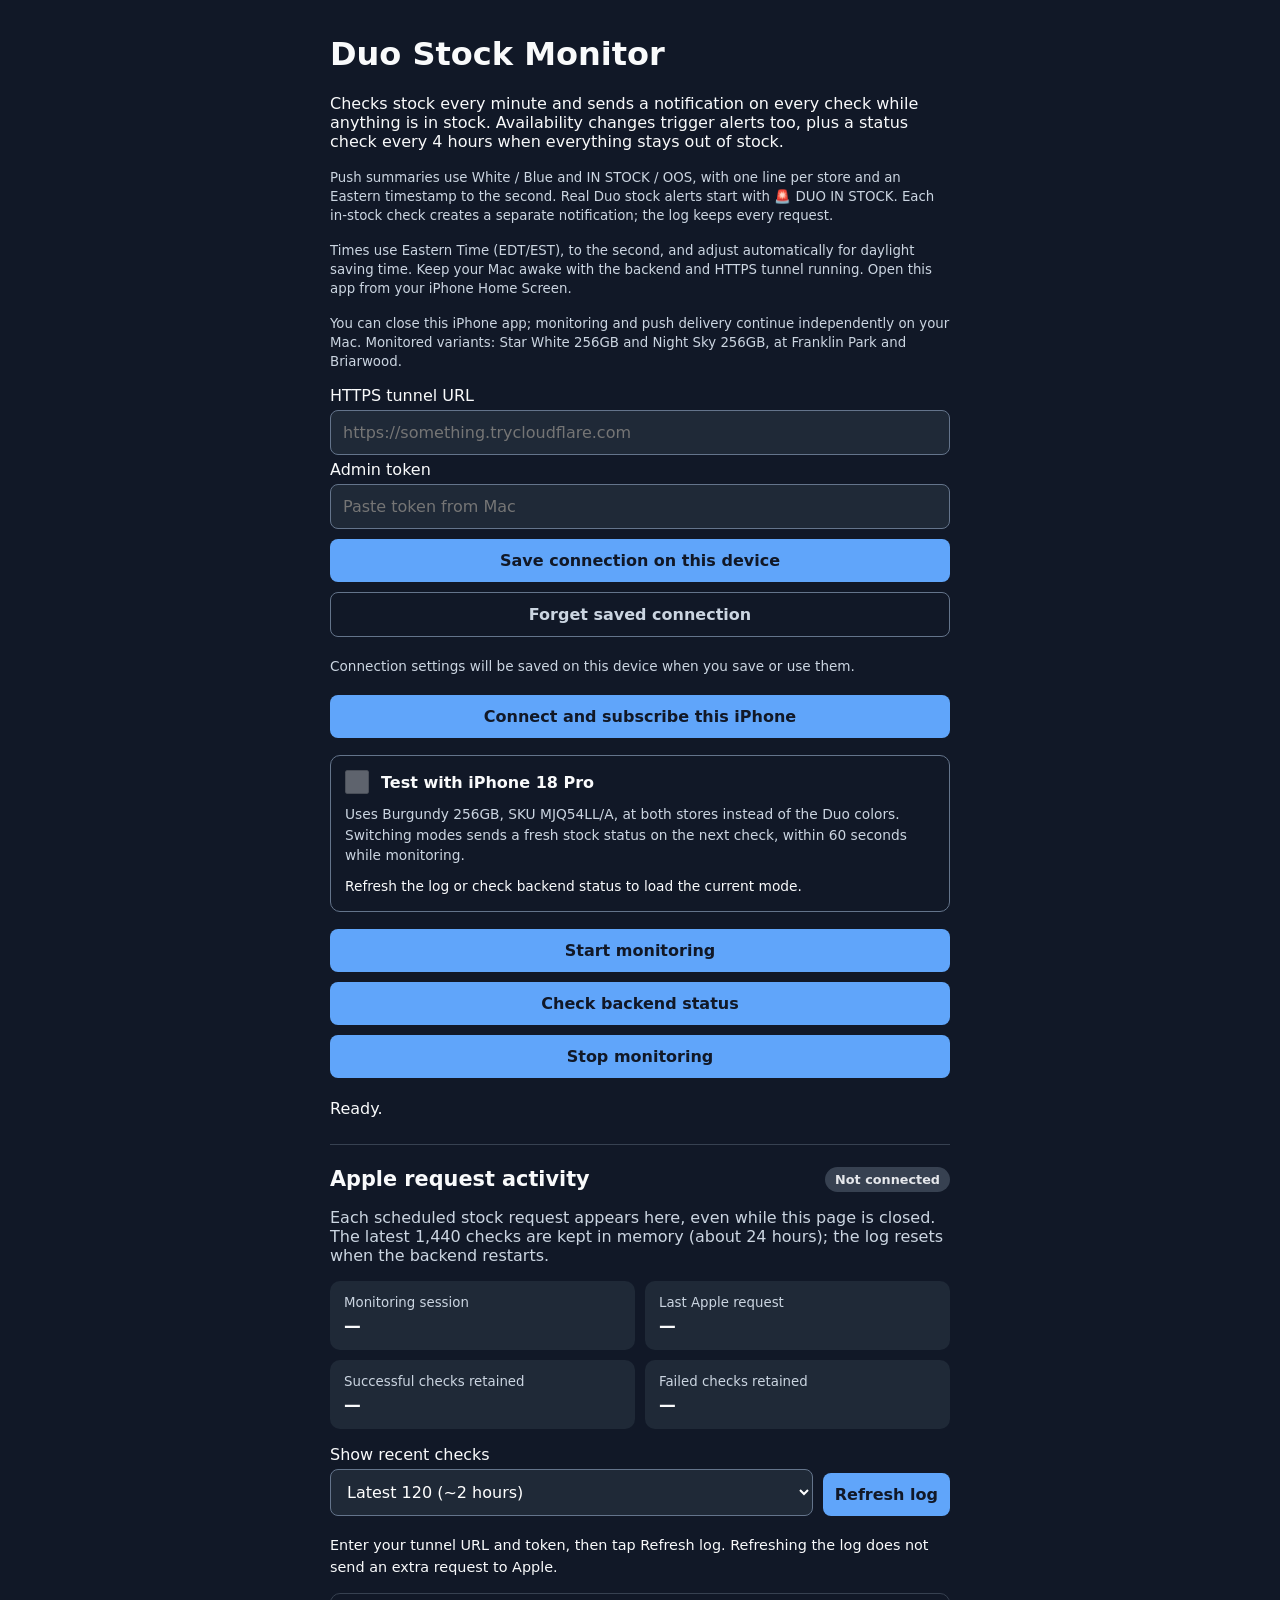
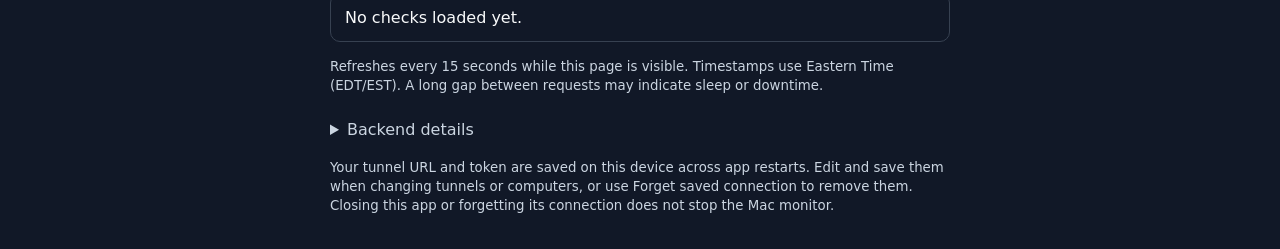
==== duo_checker/index.html @ 75aa1eeb "Highlight real Duo stock and remember device connection settings" ====
<!doctype html>
<html lang="en"><head><meta charset="utf-8"><meta name="viewport" content="width=device-width, initial-scale=1"><meta name="theme-color" content="#111827"><link rel="manifest" href="./manifest.json"><title>Duo Stock Monitor</title>
<style>body{font:16px system-ui;background:#111827;color:#f9fafb;max-width:620px;margin:35px auto;padding:0 18px}input,button,select{font:inherit;padding:12px;margin:5px 0;width:100%;box-sizing:border-box;border-radius:8px}button{background:#60a5fa;color:#111827;border:0;font-weight:700;cursor:pointer}input,select{background:#1f2937;color:white;border:1px solid #64748b}pre{white-space:pre-wrap;overflow-wrap:anywhere}small,.muted{color:#cbd5e1}h2{font-size:1.3rem;margin:0}section{margin:26px 0;padding-top:22px;border-top:1px solid #374151}.activity-header{display:flex;align-items:center;justify-content:space-between;gap:12px}.badge{font-size:.8rem;font-weight:700;white-space:nowrap;border-radius:20px;padding:5px 10px;background:#374151;color:#e5e7eb}.good{background:#064e3b;color:#a7f3d0}.bad{background:#7f1d1d;color:#fecaca}.warning{background:#78350f;color:#fde68a}.stats{display:grid;grid-template-columns:1fr 1fr;gap:10px;margin:16px 0}.stat{padding:14px;background:#1f2937;border-radius:10px}.stat small{display:block;margin-bottom:6px}.stat strong{font-size:1.05rem}.toolbar{display:flex;gap:10px;align-items:end}.toolbar label{flex:1}.toolbar button{width:auto}.activity-log{list-style:none;padding:0;margin:14px 0;max-height:540px;overflow:auto;border:1px solid #374151;border-radius:10px}.activity-log li{padding:14px;border-bottom:1px solid #374151}.activity-log li:last-child{border:0}.entry-heading{display:flex;flex-wrap:wrap;gap:8px;justify-content:space-between;align-items:center}.entry-heading time{font-size:.9rem;font-variant-numeric:tabular-nums}.entry-meta,.entry-result{font-size:.87rem;line-height:1.5;margin:7px 0 0;overflow-wrap:anywhere}details{margin:18px 0}summary{cursor:pointer;color:#cbd5e1}#activityMessage{font-size:.9rem;line-height:1.5}button:focus-visible,select:focus-visible,summary:focus-visible{outline:2px solid #f9fafb;outline-offset:3px}.stock-grid{display:grid;grid-template-columns:repeat(2,minmax(0,1fr));gap:8px;margin-top:8px}.stock-cell{display:flex;flex-direction:column;gap:3px;padding:10px;border-radius:8px;background:#1f2937}.stock-cell.good{background:#064e3b}.stock-cell span{font-weight:600}.stock-cell small{font-size:.78rem}.stock-cell strong{font-size:.85rem}.stock-callout{padding:9px;border-radius:8px;margin:7px 0;font-weight:600}.test-controls{padding:14px;margin:12px 0;border:1px solid #64748b;border-radius:10px}.test-controls p{font-size:.86rem;line-height:1.5;margin:10px 0 0}.test-toggle{display:flex;align-items:center;gap:12px;font-weight:700}.test-toggle input{width:24px;height:24px;flex:none;margin:0;padding:0;accent-color:#fbbf24}.test-toggle input:disabled{opacity:.5}.secondary{background:transparent;color:#cbd5e1;border:1px solid #64748b}#connectionStorage{font-size:.85rem;line-height:1.5}</style></head><body>
<h1>Duo Stock Monitor</h1><p>Checks stock every minute and sends a notification on every check while anything is in stock. Availability changes trigger alerts too, plus a status check every 4 hours when everything stays out of stock.</p>
<p><small>Push summaries use White / Blue and IN STOCK / OOS, with one line per store and an Eastern timestamp to the second. Real Duo stock alerts start with 🚨 DUO IN STOCK. Each in-stock check creates a separate notification; the log keeps every request.</small></p>
<p><small>Times use Eastern Time (EDT/EST), to the second, and adjust automatically for daylight saving time. Keep your Mac awake with the backend and HTTPS tunnel running. Open this app from your iPhone Home Screen.</small></p>
<p><small>You can close this iPhone app; monitoring and push delivery continue independently on your Mac. Monitored variants: Star White 256GB and Night Sky 256GB, at Franklin Park and Briarwood.</small></p>
<label>HTTPS tunnel URL<input id="server" type="url" placeholder="https://something.trycloudflare.com" autocomplete="off"></label>
<label>Admin token<input id="token" type="password" placeholder="Paste token from Mac" autocomplete="off"></label>
<button id="saveConnection">Save connection on this device</button>
<button id="forgetConnection" class="secondary">Forget saved connection</button>
<p id="connectionStorage" class="muted" role="status">Connection settings will be saved on this device when you save or use them.</p>
<button id="connect">Connect and subscribe this iPhone</button>
<div class="test-controls">
 <label class="test-toggle"><input id="testMode" type="checkbox" role="switch" disabled>Test with iPhone 18 Pro</label>
 <p class="muted">Uses Burgundy 256GB, SKU MJQ54LL/A, at both stores instead of the Duo colors. Switching modes sends a fresh stock status on the next check, within 60 seconds while monitoring.</p>
 <p id="modeStatus" role="status">Refresh the log or check backend status to load the current mode.</p>
</div>
<button id="start">Start monitoring</button>
<button id="statusButton">Check backend status</button>
<button id="stop">Stop monitoring</button>
<p id="message" role="status">Ready.</p>
<section aria-labelledby="activityTitle">
 <div class="activity-header"><h2 id="activityTitle">Apple request activity</h2><span id="activityState" class="badge" role="status">Not connected</span></div>
 <p class="muted">Each scheduled stock request appears here, even while this page is closed. The latest 1,440 checks are kept in memory (about 24 hours); the log resets when the backend restarts.</p>
 <div class="stats">
  <div class="stat"><small>Monitoring session</small><strong id="sessionAge">—</strong></div>
  <div class="stat"><small>Last Apple request</small><strong id="lastRequestAge">—</strong></div>
  <div class="stat"><small>Successful checks retained</small><strong id="successCount">—</strong></div>
  <div class="stat"><small>Failed checks retained</small><strong id="failureCount">—</strong></div>
 </div>
 <div class="toolbar"><label>Show recent checks<select id="historyLimit"><option value="120">Latest 120 (~2 hours)</option><option value="360">Latest 360 (~6 hours)</option><option value="1440">Latest 1,440 (~24 hours)</option></select></label><button id="refreshActivity">Refresh log</button></div>
 <p id="activityMessage" role="status">Enter your tunnel URL and token, then tap Refresh log. Refreshing the log does not send an extra request to Apple.</p>
 <ol id="activityLog" class="activity-log" aria-label="Recent Apple requests, newest first"><li>No checks loaded yet.</li></ol>
 <small>Refreshes every 15 seconds while this page is visible. Timestamps use Eastern Time (EDT/EST). A long gap between requests may indicate sleep or downtime.</small>
</section>
<details><summary>Backend details</summary><pre id="details"></pre></details>
<small>Your tunnel URL and token are saved on this device across app restarts. Edit and save them when changing tunnels or computers, or use Forget saved connection to remove them. Closing this app or forgetting its connection does not stop the Mac monitor.</small>
<script>
const VAPID_PUBLIC_KEY = 'BK4YmrxPxLqA5h40KNDT8K-Ct3LHw62XHgFHavBEEbgOJ6dnVkXZL7TkxbEqbMGZhVZ4B4NVv38ZDuh29x4SgIU';
const $ = id => document.getElementById(id);
const msg = s => $('message').textContent = s;
if ('serviceWorker' in navigator) {
 navigator.serviceWorker.register('./sw.js', {updateViaCache:'none'}).catch(e=>msg('App update failed: '+e.message));
}
const CONNECTION_KEY='duo_connection';
const SERVER_PATTERN=/^https:\/\/[a-z0-9.-]+(?::443)?$/i;
function restoreConnection(){
 try{
  const saved=JSON.parse(localStorage.getItem(CONNECTION_KEY)||'null');
  if(saved&&typeof saved.server==='string'&&SERVER_PATTERN.test(saved.server)&&typeof saved.token==='string'&&saved.token.trim()){
   $('server').value=saved.server;$('token').value=saved.token;
   $('connectionStorage').textContent='Saved connection restored from this device.';
   return true;
  }
  $('server').value=sessionStorage.getItem('duo_server')||'';
 }catch(e){$('connectionStorage').textContent='Saved connection could not be loaded. Enter your URL and token again.';}
 return false;
}
function saveConnection(server,token){
 try{
  localStorage.setItem(CONNECTION_KEY,JSON.stringify({server,token}));
  $('connectionStorage').textContent='Connection saved on this device. It will be restored when you reopen the app.';
 }catch(e){$('connectionStorage').textContent='Device storage is unavailable. This connection works for this session, but could not be saved.';}
}
function credentials(){
 const server = $('server').value.trim().replace(/\/+$/, '');
 const token = $('token').value.trim();
 if (!SERVER_PATTERN.test(server)) throw Error('Enter a valid HTTPS tunnel origin (no path).');
 if (!token) throw Error('Enter your admin token.');
 saveConnection(server,token);
 return {server, token};
}
async function api(path, method='GET', body){
 const {server,token} = credentials();
 const response = await fetch(server + path, {method, headers:{'Authorization':'Bearer '+token, ...(body?{'Content-Type':'application/json'}:{})}, body:body?JSON.stringify(body):undefined, cache:'no-store'});
 const data = await response.json().catch(()=>({error:'Non-JSON response'}));
 if (!response.ok) throw Error(data.error || `HTTP ${response.status}`);
 return data;
}
function publicKeyBytes(key){const b64=key.replace(/-/g,'+').replace(/_/g,'/');const raw=atob(b64+'='.repeat((4-b64.length%4)%4));return Uint8Array.from(raw,c=>c.charCodeAt(0));}
async function action(fn){try{msg('Working...');await fn();}catch(e){msg('Error: '+e.message);}}
let activityData=null, activityEnabled=false, activityBusy=false, activityVersion=0, activityConnected=false, serverOffset=0, modeBusy=false;
const easternFormatter = new Intl.DateTimeFormat('en-US',{timeZone:'America/New_York',timeZoneName:'short',month:'short',day:'numeric',hour:'numeric',minute:'2-digit',second:'2-digit',hour12:true});
function easternTime(value){return easternFormatter.format(new Date(value));}
const stockStores=['Franklin Park','Briarwood'];
const stockColors=['Star White 256GB','Night Sky 256GB'];
const testColors=['iPhone 18 Pro 256GB Burgundy'];
const legacyColors={'White 256GB':'Star White 256GB','Blue 256GB (verify)':'Night Sky 256GB'};
function stockOptions(inventory,testMode=false){
 const normalized=Object.fromEntries(Object.entries(inventory||{}).map(([store,items])=>[store,Object.fromEntries(Object.entries(items).map(([color,available])=>[legacyColors[color]||color,available]))]));
 return stockStores.flatMap(store=>(testMode?testColors:stockColors).map(color=>({store,color,available:normalized[store]?.[color]}))).sort((a,b)=>Number(b.available===true)-Number(a.available===true));
}
function renderStock(inventory,testMode=false){
 const result=document.createElement('div');result.className='entry-result';
 const options=stockOptions(inventory,testMode), available=options.filter(option=>option.available===true);
 if(available.length){
  const callout=document.createElement('p');callout.className='stock-callout good';
  callout.textContent='In stock: '+available.map(option=>option.color+' at '+option.store).join(' · ');
  result.append(callout);
 }
 const grid=document.createElement('div');grid.className='stock-grid';
 for(const option of options){
  const cell=document.createElement('div');cell.className='stock-cell'+(option.available===true?' good':'');
  const store=document.createElement('span');store.textContent=option.store;
  const color=document.createElement('small');color.textContent=option.color;
  const status=document.createElement('strong');status.textContent=option.available===true?'IN STOCK':option.available===false?'Out of stock':'Unknown';
  cell.append(store,color,status);grid.append(cell);
 }
 result.append(grid);return result;
}
function elapsed(seconds){
 seconds=Math.max(0,Math.floor(seconds));
 if(seconds<60)return seconds+'s';
 if(seconds<3600)return Math.floor(seconds/60)+'m '+seconds%60+'s';
 return Math.floor(seconds/3600)+'h '+Math.floor(seconds%3600/60)+'m';
}
function updateActivityAges(){
 if(!activityData)return;
 const now=Date.now()+serverOffset;
 $('sessionAge').textContent=activityData.running&&activityData.started_at?elapsed((now-Date.parse(activityData.started_at))/1000):'Stopped';
 const latest=activityData.in_flight?.started_at||activityData.entries[0]?.started_at;
 const age=latest?(now-Date.parse(latest))/1000:null;
 $('lastRequestAge').textContent=age===null?'No checks yet':elapsed(age)+' ago';
 let label='Stopped', style='badge';
 if(!activityConnected){label='Connection lost';style+=' bad';}
 else if(activityData.running){
  if(age!==null&&age>activityData.check_interval_seconds*2+30){label='Checks delayed';style+=' warning';}
  else if(activityData.in_flight){label='Checking Apple';}
  else if(activityData.entries[0]&&!activityData.entries[0].ok){label='Last check failed';style+=' bad';}
  else{label='Monitoring';style+=' good';}
 }
 $('activityState').textContent=label;$('activityState').className=style;
}
function renderActivity(data){
 activityData=data;activityConnected=true;serverOffset=Date.parse(data.server_time)-Date.now();
 if(!modeBusy)updateModeView(data);
 $('successCount').textContent=data.success_count.toLocaleString();
 $('failureCount').textContent=data.failure_count.toLocaleString();
 $('activityMessage').textContent=`Showing ${data.entries.length} of ${data.retained_count} retained checks · Updated ${easternTime(data.server_time)}.`;
 const rows=data.entries.map(entry=>{
  const row=document.createElement('li');
  const heading=document.createElement('div');heading.className='entry-heading';
  const time=document.createElement('time');time.dateTime=entry.started_at;time.textContent=easternTime(entry.started_at);
  const badge=document.createElement('span');badge.className='badge '+(entry.ok?'good':'bad');badge.textContent=entry.ok?'Success':'Failed';
  heading.append(time,badge);
  const mode=document.createElement('span');mode.className='badge'+(entry.test_mode?' warning':'');mode.textContent=entry.test_mode?'TEST · MJQ54LL/A':'Duo';heading.append(mode);
  const meta=document.createElement('p');meta.className='entry-meta muted';
  const duration=entry.duration_ms<1000?entry.duration_ms+' ms':(entry.duration_ms/1000).toFixed(2)+' s';
  meta.textContent=(entry.http_status?'HTTP '+entry.http_status:'No HTTP response')+' · '+duration+(entry.gap_seconds===null?' · First recorded request':' · '+elapsed(entry.gap_seconds)+' since previous');
  if(entry.gap_seconds>data.check_interval_seconds*2+30)meta.classList.add('warning');
  const result=renderStock(entry.ok?entry.inventory:null,entry.test_mode===true);
  if(!entry.ok){const error=document.createElement('p');error.textContent=entry.error||'Inventory could not be verified.';result.append(error);}
  row.append(heading,meta,result);return row;
 });
 if(!rows.length){const row=document.createElement('li');row.textContent=data.in_flight?'Waiting for the current Apple request to finish.':'No requests recorded yet. Start monitoring to begin.';rows.push(row);}
 const scroll=$('activityLog').scrollTop;
 $('activityLog').replaceChildren(...rows);$('activityLog').scrollTop=scroll;
 updateActivityAges();
}
function updateModeView(data){
 const supported=typeof data.test_mode==='boolean';
 $('testMode').disabled=!supported||modeBusy;
 $('testMode').checked=supported&&data.test_mode;
 $('modeStatus').textContent=!supported?'Backend update required for test mode.':data.test_mode?'TEST MODE · iPhone 18 Pro Burgundy 256GB · MJQ54LL/A. Duo monitoring is paused.':'Duo mode · Star White and Night Sky 256GB at both stores.';
 $('modeStatus').className=data.test_mode?'warning':'muted';
}
$('testMode').onchange=async()=>{
 const desired=$('testMode').checked;
 const previous=activityData?.test_mode===true;
 modeBusy=true;const version=++activityVersion;$('testMode').disabled=true;
 $('modeStatus').textContent='Changing monitoring mode…';
 try{
  const result=await api('/api/mode','POST',{test_mode:desired});
  if(version!==activityVersion)return;
  if(activityData)activityData={...activityData,...result};
  modeBusy=false;updateModeView(result);
  msg((desired?'Test mode enabled.':'Duo mode restored.')+' The next scheduled check will send a fresh stock status.');
  await refreshActivity(true);
 }catch(e){if(version!==activityVersion)return;modeBusy=false;updateModeView({test_mode:previous});msg('Could not change mode: '+e.message);}
 finally{modeBusy=false;}
};
async function refreshActivity(quiet=false){
 if(activityBusy)return;
 activityBusy=true;const version=activityVersion;
 const controller=new AbortController();const timeout=setTimeout(()=>controller.abort(),10000);
 try{
  const {server,token}=credentials();
  activityEnabled=true;
  if(!quiet)$('activityMessage').textContent='Loading recent Apple requests…';
  const response=await fetch(server+'/api/activity?limit='+$('historyLimit').value,{headers:{'Authorization':'Bearer '+token},cache:'no-store',signal:controller.signal});
  if(version!==activityVersion)return;
  if(!response.ok)throw Error(response.status===404?'Backend update required to show request activity.':'Could not load log (HTTP '+response.status+').');
  const data=await response.json();
  if(version===activityVersion)renderActivity(data);
 }catch(e){
  if(version!==activityVersion)return;
  activityConnected=false;
  $('activityState').textContent='Connection lost';$('activityState').className='badge bad';
  $('activityMessage').textContent=(e.name==='AbortError'?'Log request timed out.':e.message)+(activityData?' Showing the last loaded history; new checks could not be confirmed.':'');
  updateActivityAges();
 }finally{clearTimeout(timeout);activityBusy=false;}
}
$('refreshActivity').onclick=()=>refreshActivity();
$('historyLimit').onchange=()=>refreshActivity();
for(const id of ['server','token'])$(id).addEventListener('input',()=>{
 activityVersion++;activityEnabled=false;activityData=null;activityConnected=false;
 for(const stat of ['sessionAge','lastRequestAge','successCount','failureCount'])$(stat).textContent='—';
 $('activityState').textContent='Not connected';$('activityState').className='badge';
 $('activityMessage').textContent='Tap Refresh log to load activity using these credentials.';
 $('activityLog').replaceChildren();
 $('testMode').disabled=true;$('testMode').checked=false;
 $('modeStatus').textContent='Refresh the log to load the mode for this backend.';$('modeStatus').className='muted';
 $('connectionStorage').textContent='Connection edited. Tap Save connection or use a control to save these changes.';
});
$('saveConnection').onclick=()=>action(async()=>{credentials();msg('Connection ready.');await refreshActivity();});
$('forgetConnection').onclick=()=>{
 try{localStorage.removeItem(CONNECTION_KEY);}catch(e){$('connectionStorage').textContent='Saved connection could not be removed because device storage is unavailable.';return;}
 try{sessionStorage.removeItem('duo_server');}catch(e){}
 $('server').value='';$('token').value='';
 // Invalidate pending log/mode responses without stopping the Mac or subscription.
 $('server').dispatchEvent(new Event('input'));
 $('details').textContent='';
 $('connectionStorage').textContent='Saved connection removed from this device. This does not stop the Mac monitor or unsubscribe from pushes.';
 msg('Connection forgotten on this device.');
};
setInterval(()=>{updateActivityAges();if(activityEnabled&&!document.hidden)refreshActivity(true);},15000);
document.addEventListener('visibilitychange',()=>{if(!document.hidden&&activityEnabled)refreshActivity(true);});
$('connect').onclick=()=>action(async()=>{
 credentials();
 if (!('serviceWorker' in navigator) || !('PushManager' in window) || !('Notification' in window)) throw Error('Install this site to your iPhone Home Screen and open it there.');
 await navigator.serviceWorker.register('./sw.js', {updateViaCache:'none'});
 const permission=await Notification.requestPermission();
 if(permission!=='granted')throw Error('Notification permission not granted');
 const ready=await navigator.serviceWorker.ready;
 let sub=await ready.pushManager.getSubscription();
 if(sub){
   const existing=Array.from(new Uint8Array(sub.options.applicationServerKey||[]));
   const desired=Array.from(publicKeyBytes(VAPID_PUBLIC_KEY));
   if(existing.length && existing.some((v,i)=>v!==desired[i])) {await sub.unsubscribe();sub=null;}
 }
 if(!sub)sub=await ready.pushManager.subscribe({userVisibleOnly:true,applicationServerKey:publicKeyBytes(VAPID_PUBLIC_KEY)});
 const result=await api('/api/subscribe','POST',sub.toJSON());
 msg('iPhone subscribed! Tap Start monitoring to begin.');$('details').textContent=JSON.stringify(result,null,2);
 await refreshActivity();
});
$('start').onclick=()=>action(async()=>{const r=await api('/api/start','POST',{});msg('Monitoring started. A push will confirm the start, followed by the first stock status.');$('details').textContent=JSON.stringify(r,null,2);await refreshActivity();});
$('statusButton').onclick=()=>action(async()=>{const r=await api('/api/status');msg('Backend reachable.');$('details').textContent=JSON.stringify(r,null,2);await refreshActivity();});
$('stop').onclick=()=>action(async()=>{const r=await api('/api/stop','POST',{});msg(r.already_stopped?'Monitoring is already stopped.':'Stop requested. A push will confirm when monitoring has stopped.');$('details').textContent=JSON.stringify(r,null,2);await refreshActivity();});
if(restoreConnection())refreshActivity(true);
</script></body></html>
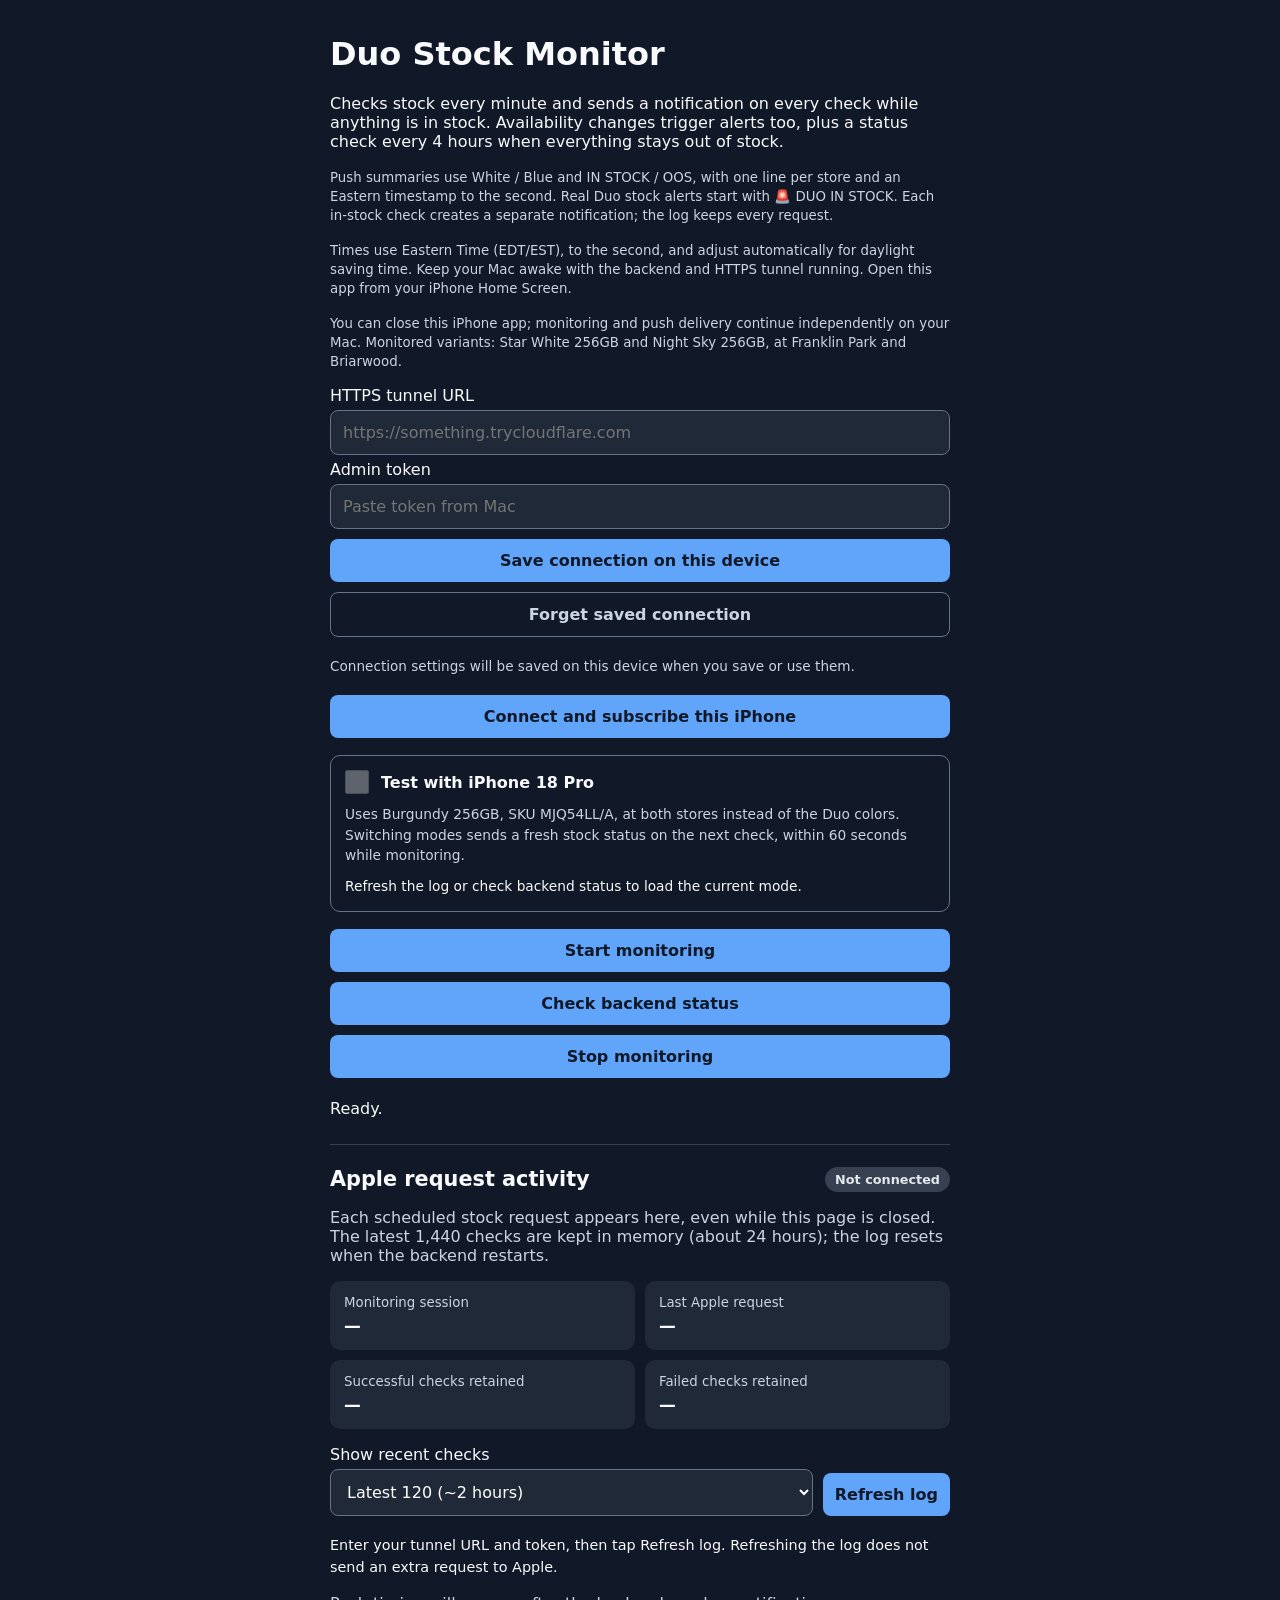
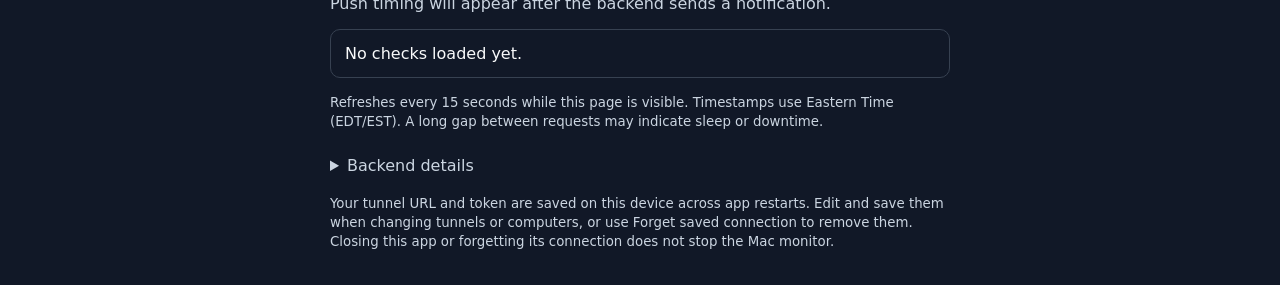
==== commit 59b16d89: "Request high urgency for stock pushes and record acceptance timing" ====
--- a/duo_checker/index.html
+++ b/duo_checker/index.html
@@ -31,6 +31,7 @@
  </div>
  <div class="toolbar"><label>Show recent checks<select id="historyLimit"><option value="120">Latest 120 (~2 hours)</option><option value="360">Latest 360 (~6 hours)</option><option value="1440">Latest 1,440 (~24 hours)</option></select></label><button id="refreshActivity">Refresh log</button></div>
  <p id="activityMessage" role="status">Enter your tunnel URL and token, then tap Refresh log. Refreshing the log does not send an extra request to Apple.</p>
+ <p id="pushTiming" class="muted" role="status">Push timing will appear after the backend sends a notification.</p>
  <ol id="activityLog" class="activity-log" aria-label="Recent Apple requests, newest first"><li>No checks loaded yet.</li></ol>
  <small>Refreshes every 15 seconds while this page is visible. Timestamps use Eastern Time (EDT/EST). A long gap between requests may indicate sleep or downtime.</small>
 </section>
@@ -137,6 +138,7 @@
  if(!modeBusy)updateModeView(data);
  $('successCount').textContent=data.success_count.toLocaleString();
  $('failureCount').textContent=data.failure_count.toLocaleString();
+ $('pushTiming').textContent=data.last_push?`Last push accepted ${easternTime(data.last_push.accepted_at)} · ${data.last_push.submission_ms} ms to submit · ${data.last_push.urgency} urgency. Acceptance does not confirm iPhone delivery.`:'No push timing recorded since the backend restarted.';
  $('activityMessage').textContent=`Showing ${data.entries.length} of ${data.retained_count} retained checks · Updated ${easternTime(data.server_time)}.`;
  const rows=data.entries.map(entry=>{
   const row=document.createElement('li');
@@ -149,6 +151,7 @@
   const duration=entry.duration_ms<1000?entry.duration_ms+' ms':(entry.duration_ms/1000).toFixed(2)+' s';
   meta.textContent=(entry.http_status?'HTTP '+entry.http_status:'No HTTP response')+' · '+duration+(entry.gap_seconds===null?' · First recorded request':' · '+elapsed(entry.gap_seconds)+' since previous');
   if(entry.gap_seconds>data.check_interval_seconds*2+30)meta.classList.add('warning');
+  if(entry.push)meta.textContent+=` · Push accepted ${easternTime(entry.push.accepted_at)} (${entry.push.submission_ms} ms, ${entry.push.urgency})`;
   const result=renderStock(entry.ok?entry.inventory:null,entry.test_mode===true);
   if(!entry.ok){const error=document.createElement('p');error.textContent=entry.error||'Inventory could not be verified.';result.append(error);}
   row.append(heading,meta,result);return row;
@@ -209,6 +212,7 @@
  $('activityState').textContent='Not connected';$('activityState').className='badge';
  $('activityMessage').textContent='Tap Refresh log to load activity using these credentials.';
  $('activityLog').replaceChildren();
+ $('pushTiming').textContent='Push timing will appear after connecting.';
  $('testMode').disabled=true;$('testMode').checked=false;
  $('modeStatus').textContent='Refresh the log to load the mode for this backend.';$('modeStatus').className='muted';
  $('connectionStorage').textContent='Connection edited. Tap Save connection or use a control to save these changes.';
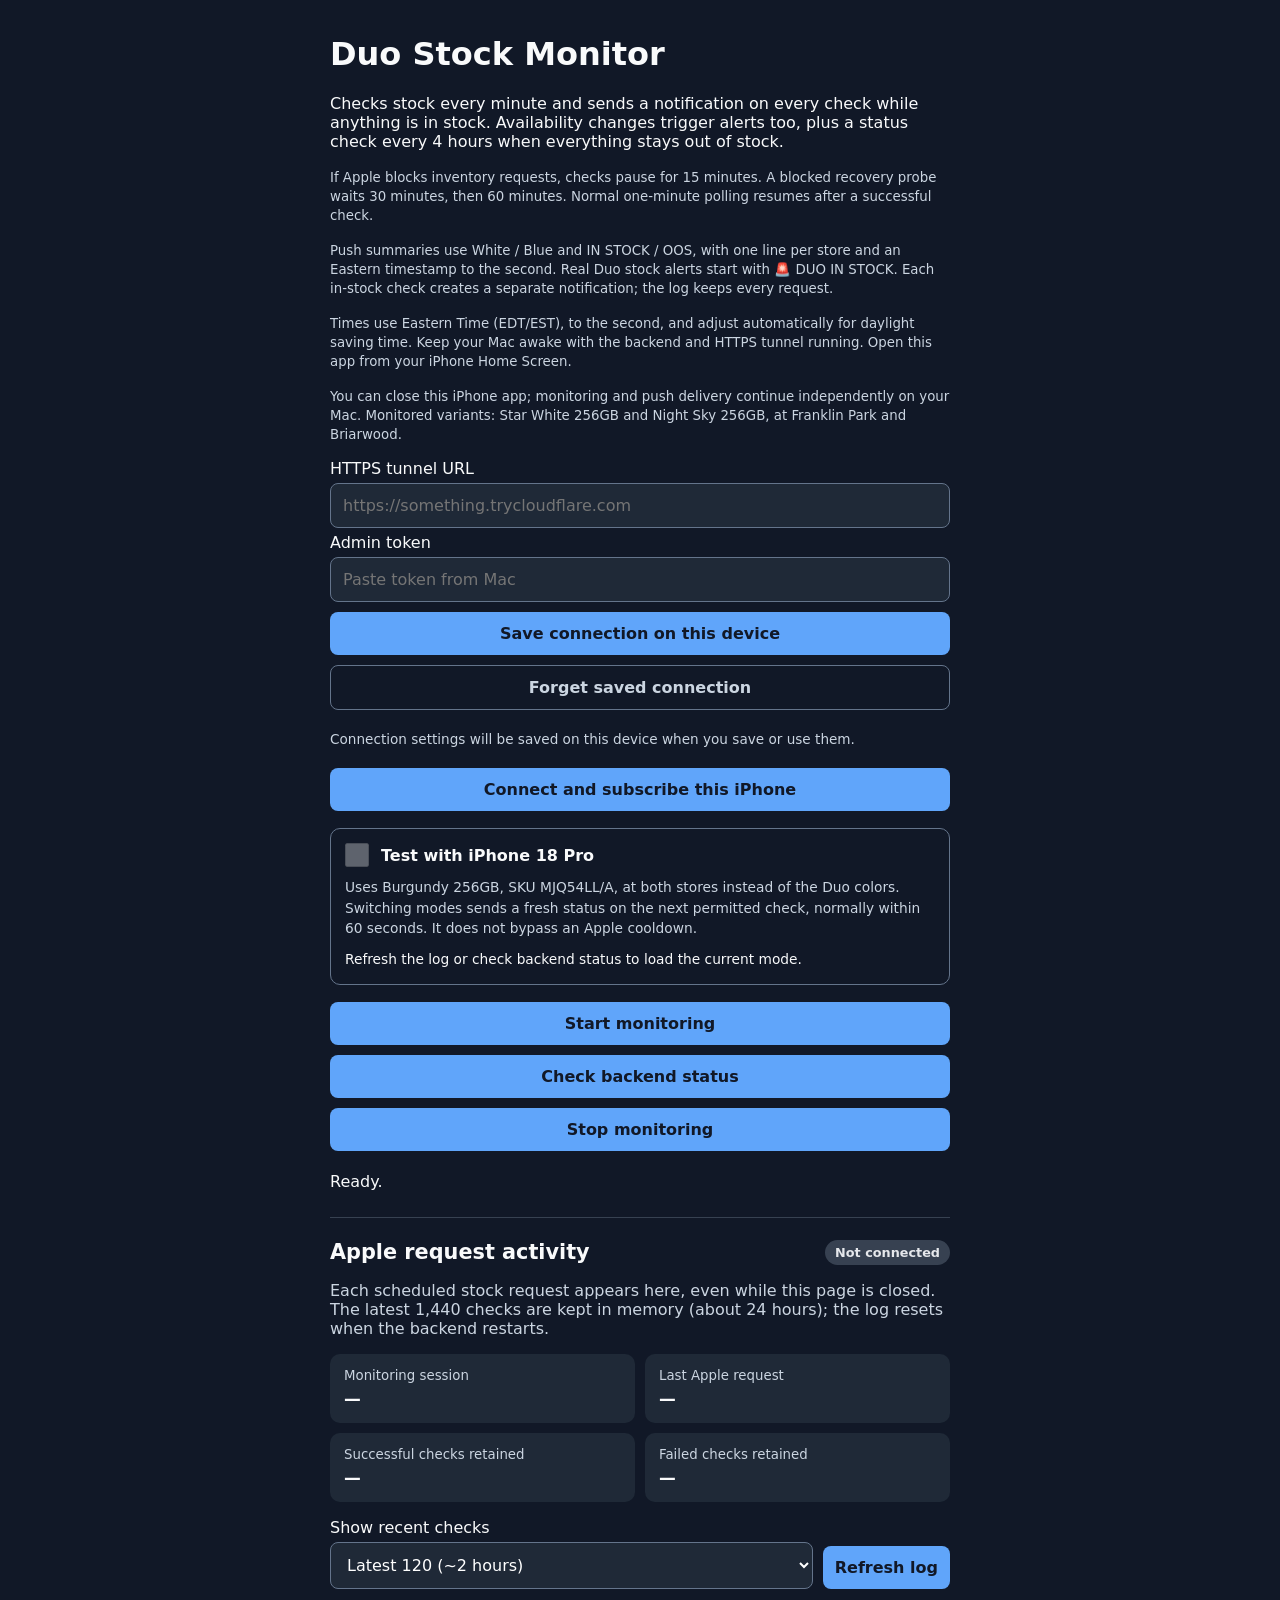
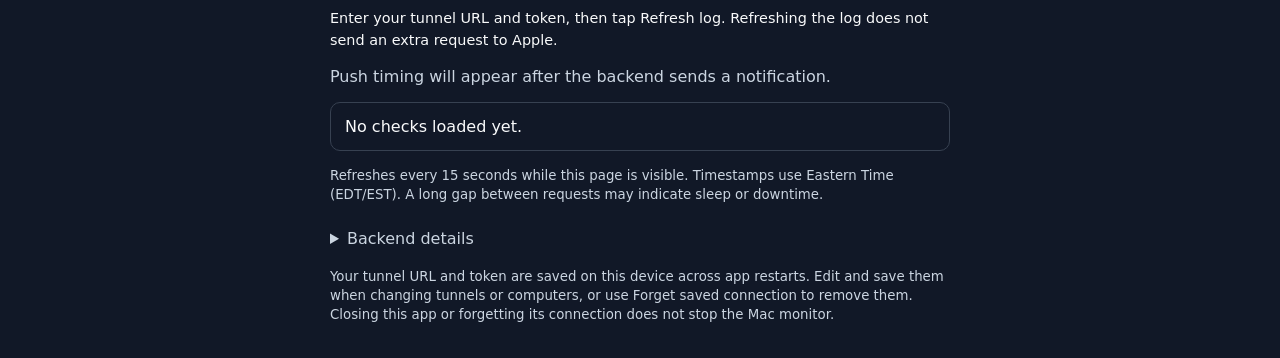
==== commit f55f8662: "Back off blocked Apple inventory requests with persistent cooldowns" ====
--- a/duo_checker/index.html
+++ b/duo_checker/index.html
@@ -2,6 +2,7 @@
 <html lang="en"><head><meta charset="utf-8"><meta name="viewport" content="width=device-width, initial-scale=1"><meta name="theme-color" content="#111827"><link rel="manifest" href="./manifest.json"><title>Duo Stock Monitor</title>
 <style>body{font:16px system-ui;background:#111827;color:#f9fafb;max-width:620px;margin:35px auto;padding:0 18px}input,button,select{font:inherit;padding:12px;margin:5px 0;width:100%;box-sizing:border-box;border-radius:8px}button{background:#60a5fa;color:#111827;border:0;font-weight:700;cursor:pointer}input,select{background:#1f2937;color:white;border:1px solid #64748b}pre{white-space:pre-wrap;overflow-wrap:anywhere}small,.muted{color:#cbd5e1}h2{font-size:1.3rem;margin:0}section{margin:26px 0;padding-top:22px;border-top:1px solid #374151}.activity-header{display:flex;align-items:center;justify-content:space-between;gap:12px}.badge{font-size:.8rem;font-weight:700;white-space:nowrap;border-radius:20px;padding:5px 10px;background:#374151;color:#e5e7eb}.good{background:#064e3b;color:#a7f3d0}.bad{background:#7f1d1d;color:#fecaca}.warning{background:#78350f;color:#fde68a}.stats{display:grid;grid-template-columns:1fr 1fr;gap:10px;margin:16px 0}.stat{padding:14px;background:#1f2937;border-radius:10px}.stat small{display:block;margin-bottom:6px}.stat strong{font-size:1.05rem}.toolbar{display:flex;gap:10px;align-items:end}.toolbar label{flex:1}.toolbar button{width:auto}.activity-log{list-style:none;padding:0;margin:14px 0;max-height:540px;overflow:auto;border:1px solid #374151;border-radius:10px}.activity-log li{padding:14px;border-bottom:1px solid #374151}.activity-log li:last-child{border:0}.entry-heading{display:flex;flex-wrap:wrap;gap:8px;justify-content:space-between;align-items:center}.entry-heading time{font-size:.9rem;font-variant-numeric:tabular-nums}.entry-meta,.entry-result{font-size:.87rem;line-height:1.5;margin:7px 0 0;overflow-wrap:anywhere}details{margin:18px 0}summary{cursor:pointer;color:#cbd5e1}#activityMessage{font-size:.9rem;line-height:1.5}button:focus-visible,select:focus-visible,summary:focus-visible{outline:2px solid #f9fafb;outline-offset:3px}.stock-grid{display:grid;grid-template-columns:repeat(2,minmax(0,1fr));gap:8px;margin-top:8px}.stock-cell{display:flex;flex-direction:column;gap:3px;padding:10px;border-radius:8px;background:#1f2937}.stock-cell.good{background:#064e3b}.stock-cell span{font-weight:600}.stock-cell small{font-size:.78rem}.stock-cell strong{font-size:.85rem}.stock-callout{padding:9px;border-radius:8px;margin:7px 0;font-weight:600}.test-controls{padding:14px;margin:12px 0;border:1px solid #64748b;border-radius:10px}.test-controls p{font-size:.86rem;line-height:1.5;margin:10px 0 0}.test-toggle{display:flex;align-items:center;gap:12px;font-weight:700}.test-toggle input{width:24px;height:24px;flex:none;margin:0;padding:0;accent-color:#fbbf24}.test-toggle input:disabled{opacity:.5}.secondary{background:transparent;color:#cbd5e1;border:1px solid #64748b}#connectionStorage{font-size:.85rem;line-height:1.5}</style></head><body>
 <h1>Duo Stock Monitor</h1><p>Checks stock every minute and sends a notification on every check while anything is in stock. Availability changes trigger alerts too, plus a status check every 4 hours when everything stays out of stock.</p>
+<p><small>If Apple blocks inventory requests, checks pause for 15 minutes. A blocked recovery probe waits 30 minutes, then 60 minutes. Normal one-minute polling resumes after a successful check.</small></p>
 <p><small>Push summaries use White / Blue and IN STOCK / OOS, with one line per store and an Eastern timestamp to the second. Real Duo stock alerts start with 🚨 DUO IN STOCK. Each in-stock check creates a separate notification; the log keeps every request.</small></p>
 <p><small>Times use Eastern Time (EDT/EST), to the second, and adjust automatically for daylight saving time. Keep your Mac awake with the backend and HTTPS tunnel running. Open this app from your iPhone Home Screen.</small></p>
 <p><small>You can close this iPhone app; monitoring and push delivery continue independently on your Mac. Monitored variants: Star White 256GB and Night Sky 256GB, at Franklin Park and Briarwood.</small></p>
@@ -13,7 +14,7 @@
 <button id="connect">Connect and subscribe this iPhone</button>
 <div class="test-controls">
  <label class="test-toggle"><input id="testMode" type="checkbox" role="switch" disabled>Test with iPhone 18 Pro</label>
- <p class="muted">Uses Burgundy 256GB, SKU MJQ54LL/A, at both stores instead of the Duo colors. Switching modes sends a fresh stock status on the next check, within 60 seconds while monitoring.</p>
+ <p class="muted">Uses Burgundy 256GB, SKU MJQ54LL/A, at both stores instead of the Duo colors. Switching modes sends a fresh status on the next permitted check, normally within 60 seconds. It does not bypass an Apple cooldown.</p>
  <p id="modeStatus" role="status">Refresh the log or check backend status to load the current mode.</p>
 </div>
 <button id="start">Start monitoring</button>
@@ -22,6 +23,7 @@
 <p id="message" role="status">Ready.</p>
 <section aria-labelledby="activityTitle">
  <div class="activity-header"><h2 id="activityTitle">Apple request activity</h2><span id="activityState" class="badge" role="status">Not connected</span></div>
+ <p id="cooldownMessage" class="muted" role="status" hidden></p>
  <p class="muted">Each scheduled stock request appears here, even while this page is closed. The latest 1,440 checks are kept in memory (about 24 hours); the log resets when the backend restarts.</p>
  <div class="stats">
   <div class="stat"><small>Monitoring session</small><strong id="sessionAge">—</strong></div>
@@ -124,9 +126,17 @@
  const age=latest?(now-Date.parse(latest))/1000:null;
  $('lastRequestAge').textContent=age===null?'No checks yet':elapsed(age)+' ago';
  let label='Stopped', style='badge';
+ const remaining=activityData.cooldown_until?Math.max(0,Math.ceil((Date.parse(activityData.cooldown_until)-now)/1000)):0;
+ $('cooldownMessage').hidden=!activityData.cooldown_until;
+ if(activityData.cooldown_until){
+  $('cooldownMessage').textContent=remaining>0?`Apple inventory requests paused after HTTP ${activityData.cooldown_status}. Next permitted retry: ${easternTime(activityData.cooldown_until)} (${elapsed(remaining)} remaining). ${activityData.running?'One recovery check will run after this quiet period.':'Monitoring is stopped; starting it still respects this timer.'}`:activityData.running?'Cooldown elapsed. Waiting for one recovery check; normal polling resumes only after success.':'Cooldown elapsed. Start monitoring when ready for a recovery check.';
+  if(activityData.cooldown_persistence_error)$('cooldownMessage').textContent+=' The cooldown could not be saved on the Mac; restarting the backend may lose this timer.';
+ }
  if(!activityConnected){label='Connection lost';style+=' bad';}
+ else if(remaining>0){label=activityData.running?'Cooling down':'Stopped · cooldown';style+=' warning';}
  else if(activityData.running){
-  if(age!==null&&age>activityData.check_interval_seconds*2+30){label='Checks delayed';style+=' warning';}
+  if(activityData.cooldown_attempts>0){label='Recovery check due';style+=' warning';}
+  else if(age!==null&&age>activityData.check_interval_seconds*2+30){label='Checks delayed';style+=' warning';}
   else if(activityData.in_flight){label='Checking Apple';}
   else if(activityData.entries[0]&&!activityData.entries[0].ok){label='Last check failed';style+=' bad';}
   else{label='Monitoring';style+=' good';}
@@ -152,6 +162,7 @@
   meta.textContent=(entry.http_status?'HTTP '+entry.http_status:'No HTTP response')+' · '+duration+(entry.gap_seconds===null?' · First recorded request':' · '+elapsed(entry.gap_seconds)+' since previous');
   if(entry.gap_seconds>data.check_interval_seconds*2+30)meta.classList.add('warning');
   if(entry.push)meta.textContent+=` · Push accepted ${easternTime(entry.push.accepted_at)} (${entry.push.submission_ms} ms, ${entry.push.urgency})`;
+  if(entry.cooldown_until)meta.textContent+=` · Cooldown until ${easternTime(entry.cooldown_until)}`;
   const result=renderStock(entry.ok?entry.inventory:null,entry.test_mode===true);
   if(!entry.ok){const error=document.createElement('p');error.textContent=entry.error||'Inventory could not be verified.';result.append(error);}
   row.append(heading,meta,result);return row;
@@ -178,7 +189,7 @@
   if(version!==activityVersion)return;
   if(activityData)activityData={...activityData,...result};
   modeBusy=false;updateModeView(result);
-  msg((desired?'Test mode enabled.':'Duo mode restored.')+' The next scheduled check will send a fresh stock status.');
+  msg((desired?'Test mode enabled.':'Duo mode restored.')+(result.cooldown_active?' Waiting for the Apple cooldown to finish.':' The next scheduled check will send a fresh stock status.'));
   await refreshActivity(true);
  }catch(e){if(version!==activityVersion)return;modeBusy=false;updateModeView({test_mode:previous});msg('Could not change mode: '+e.message);}
  finally{modeBusy=false;}
@@ -213,6 +224,7 @@
  $('activityMessage').textContent='Tap Refresh log to load activity using these credentials.';
  $('activityLog').replaceChildren();
  $('pushTiming').textContent='Push timing will appear after connecting.';
+ $('cooldownMessage').hidden=true;$('cooldownMessage').textContent='';
  $('testMode').disabled=true;$('testMode').checked=false;
  $('modeStatus').textContent='Refresh the log to load the mode for this backend.';$('modeStatus').className='muted';
  $('connectionStorage').textContent='Connection edited. Tap Save connection or use a control to save these changes.';
@@ -248,7 +260,7 @@
  msg('iPhone subscribed! Tap Start monitoring to begin.');$('details').textContent=JSON.stringify(result,null,2);
  await refreshActivity();
 });
-$('start').onclick=()=>action(async()=>{const r=await api('/api/start','POST',{});msg('Monitoring started. A push will confirm the start, followed by the first stock status.');$('details').textContent=JSON.stringify(r,null,2);await refreshActivity();});
+$('start').onclick=()=>action(async()=>{const r=await api('/api/start','POST',{});msg(r.cooldown_active?'Monitoring enabled. Apple requests remain paused until '+easternTime(r.cooldown_until)+'.':'Monitoring started. A push will confirm the start, followed by the first stock status.');$('details').textContent=JSON.stringify(r,null,2);await refreshActivity();});
 $('statusButton').onclick=()=>action(async()=>{const r=await api('/api/status');msg('Backend reachable.');$('details').textContent=JSON.stringify(r,null,2);await refreshActivity();});
 $('stop').onclick=()=>action(async()=>{const r=await api('/api/stop','POST',{});msg(r.already_stopped?'Monitoring is already stopped.':'Stop requested. A push will confirm when monitoring has stopped.');$('details').textContent=JSON.stringify(r,null,2);await refreshActivity();});
 if(restoreConnection())refreshActivity(true);
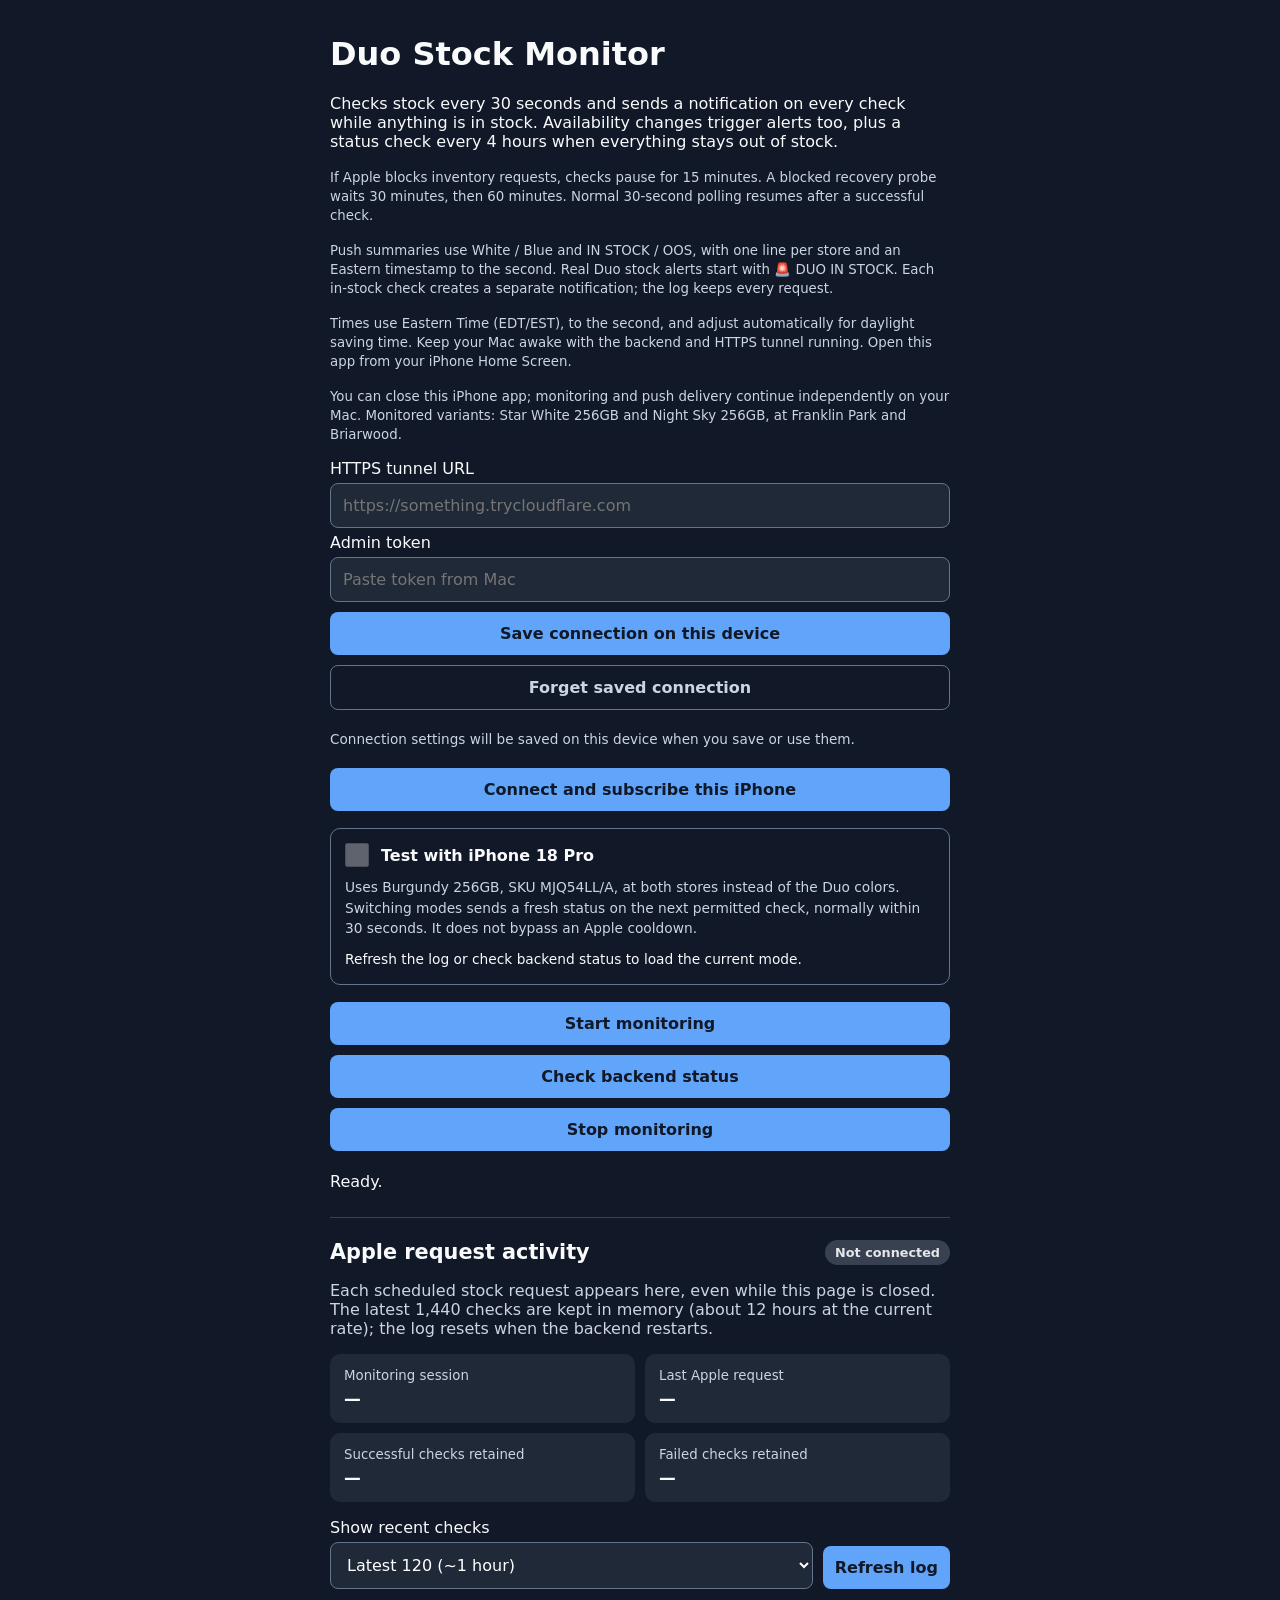
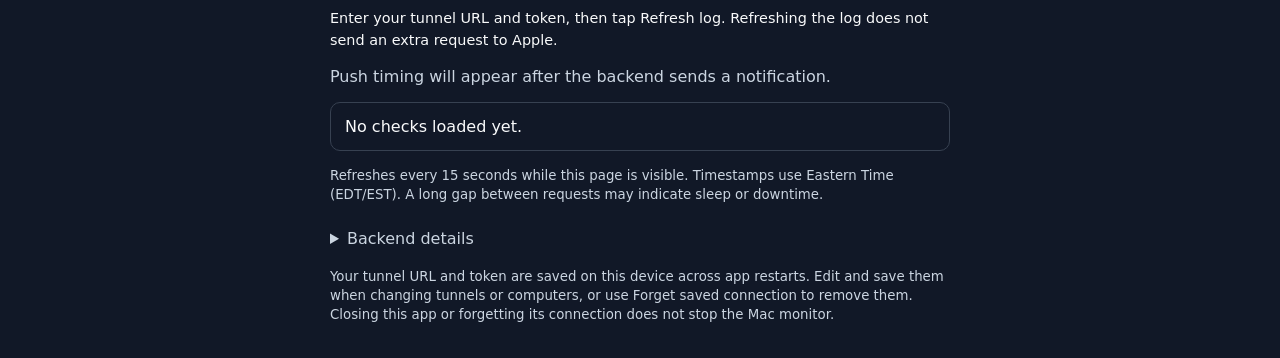
==== commit 462d80c3: "Set healthy stock polling to 30 seconds" ====
--- a/duo_checker/index.html
+++ b/duo_checker/index.html
@@ -1,8 +1,8 @@
 <!doctype html>
 <html lang="en"><head><meta charset="utf-8"><meta name="viewport" content="width=device-width, initial-scale=1"><meta name="theme-color" content="#111827"><link rel="manifest" href="./manifest.json"><title>Duo Stock Monitor</title>
 <style>body{font:16px system-ui;background:#111827;color:#f9fafb;max-width:620px;margin:35px auto;padding:0 18px}input,button,select{font:inherit;padding:12px;margin:5px 0;width:100%;box-sizing:border-box;border-radius:8px}button{background:#60a5fa;color:#111827;border:0;font-weight:700;cursor:pointer}input,select{background:#1f2937;color:white;border:1px solid #64748b}pre{white-space:pre-wrap;overflow-wrap:anywhere}small,.muted{color:#cbd5e1}h2{font-size:1.3rem;margin:0}section{margin:26px 0;padding-top:22px;border-top:1px solid #374151}.activity-header{display:flex;align-items:center;justify-content:space-between;gap:12px}.badge{font-size:.8rem;font-weight:700;white-space:nowrap;border-radius:20px;padding:5px 10px;background:#374151;color:#e5e7eb}.good{background:#064e3b;color:#a7f3d0}.bad{background:#7f1d1d;color:#fecaca}.warning{background:#78350f;color:#fde68a}.stats{display:grid;grid-template-columns:1fr 1fr;gap:10px;margin:16px 0}.stat{padding:14px;background:#1f2937;border-radius:10px}.stat small{display:block;margin-bottom:6px}.stat strong{font-size:1.05rem}.toolbar{display:flex;gap:10px;align-items:end}.toolbar label{flex:1}.toolbar button{width:auto}.activity-log{list-style:none;padding:0;margin:14px 0;max-height:540px;overflow:auto;border:1px solid #374151;border-radius:10px}.activity-log li{padding:14px;border-bottom:1px solid #374151}.activity-log li:last-child{border:0}.entry-heading{display:flex;flex-wrap:wrap;gap:8px;justify-content:space-between;align-items:center}.entry-heading time{font-size:.9rem;font-variant-numeric:tabular-nums}.entry-meta,.entry-result{font-size:.87rem;line-height:1.5;margin:7px 0 0;overflow-wrap:anywhere}details{margin:18px 0}summary{cursor:pointer;color:#cbd5e1}#activityMessage{font-size:.9rem;line-height:1.5}button:focus-visible,select:focus-visible,summary:focus-visible{outline:2px solid #f9fafb;outline-offset:3px}.stock-grid{display:grid;grid-template-columns:repeat(2,minmax(0,1fr));gap:8px;margin-top:8px}.stock-cell{display:flex;flex-direction:column;gap:3px;padding:10px;border-radius:8px;background:#1f2937}.stock-cell.good{background:#064e3b}.stock-cell span{font-weight:600}.stock-cell small{font-size:.78rem}.stock-cell strong{font-size:.85rem}.stock-callout{padding:9px;border-radius:8px;margin:7px 0;font-weight:600}.test-controls{padding:14px;margin:12px 0;border:1px solid #64748b;border-radius:10px}.test-controls p{font-size:.86rem;line-height:1.5;margin:10px 0 0}.test-toggle{display:flex;align-items:center;gap:12px;font-weight:700}.test-toggle input{width:24px;height:24px;flex:none;margin:0;padding:0;accent-color:#fbbf24}.test-toggle input:disabled{opacity:.5}.secondary{background:transparent;color:#cbd5e1;border:1px solid #64748b}#connectionStorage{font-size:.85rem;line-height:1.5}</style></head><body>
-<h1>Duo Stock Monitor</h1><p>Checks stock every minute and sends a notification on every check while anything is in stock. Availability changes trigger alerts too, plus a status check every 4 hours when everything stays out of stock.</p>
-<p><small>If Apple blocks inventory requests, checks pause for 15 minutes. A blocked recovery probe waits 30 minutes, then 60 minutes. Normal one-minute polling resumes after a successful check.</small></p>
+<h1>Duo Stock Monitor</h1><p>Checks stock every 30 seconds and sends a notification on every check while anything is in stock. Availability changes trigger alerts too, plus a status check every 4 hours when everything stays out of stock.</p>
+<p><small>If Apple blocks inventory requests, checks pause for 15 minutes. A blocked recovery probe waits 30 minutes, then 60 minutes. Normal 30-second polling resumes after a successful check.</small></p>
 <p><small>Push summaries use White / Blue and IN STOCK / OOS, with one line per store and an Eastern timestamp to the second. Real Duo stock alerts start with 🚨 DUO IN STOCK. Each in-stock check creates a separate notification; the log keeps every request.</small></p>
 <p><small>Times use Eastern Time (EDT/EST), to the second, and adjust automatically for daylight saving time. Keep your Mac awake with the backend and HTTPS tunnel running. Open this app from your iPhone Home Screen.</small></p>
 <p><small>You can close this iPhone app; monitoring and push delivery continue independently on your Mac. Monitored variants: Star White 256GB and Night Sky 256GB, at Franklin Park and Briarwood.</small></p>
@@ -14,7 +14,7 @@
 <button id="connect">Connect and subscribe this iPhone</button>
 <div class="test-controls">
  <label class="test-toggle"><input id="testMode" type="checkbox" role="switch" disabled>Test with iPhone 18 Pro</label>
- <p class="muted">Uses Burgundy 256GB, SKU MJQ54LL/A, at both stores instead of the Duo colors. Switching modes sends a fresh status on the next permitted check, normally within 60 seconds. It does not bypass an Apple cooldown.</p>
+ <p class="muted">Uses Burgundy 256GB, SKU MJQ54LL/A, at both stores instead of the Duo colors. Switching modes sends a fresh status on the next permitted check, normally within 30 seconds. It does not bypass an Apple cooldown.</p>
  <p id="modeStatus" role="status">Refresh the log or check backend status to load the current mode.</p>
 </div>
 <button id="start">Start monitoring</button>
@@ -24,14 +24,14 @@
 <section aria-labelledby="activityTitle">
  <div class="activity-header"><h2 id="activityTitle">Apple request activity</h2><span id="activityState" class="badge" role="status">Not connected</span></div>
  <p id="cooldownMessage" class="muted" role="status" hidden></p>
- <p class="muted">Each scheduled stock request appears here, even while this page is closed. The latest 1,440 checks are kept in memory (about 24 hours); the log resets when the backend restarts.</p>
+ <p class="muted">Each scheduled stock request appears here, even while this page is closed. The latest 1,440 checks are kept in memory (about 12 hours at the current rate); the log resets when the backend restarts.</p>
  <div class="stats">
   <div class="stat"><small>Monitoring session</small><strong id="sessionAge">—</strong></div>
   <div class="stat"><small>Last Apple request</small><strong id="lastRequestAge">—</strong></div>
   <div class="stat"><small>Successful checks retained</small><strong id="successCount">—</strong></div>
   <div class="stat"><small>Failed checks retained</small><strong id="failureCount">—</strong></div>
  </div>
- <div class="toolbar"><label>Show recent checks<select id="historyLimit"><option value="120">Latest 120 (~2 hours)</option><option value="360">Latest 360 (~6 hours)</option><option value="1440">Latest 1,440 (~24 hours)</option></select></label><button id="refreshActivity">Refresh log</button></div>
+ <div class="toolbar"><label>Show recent checks<select id="historyLimit"><option value="120">Latest 120 (~1 hour)</option><option value="360">Latest 360 (~3 hours)</option><option value="1440">Latest 1,440 (~12 hours)</option></select></label><button id="refreshActivity">Refresh log</button></div>
  <p id="activityMessage" role="status">Enter your tunnel URL and token, then tap Refresh log. Refreshing the log does not send an extra request to Apple.</p>
  <p id="pushTiming" class="muted" role="status">Push timing will appear after the backend sends a notification.</p>
  <ol id="activityLog" class="activity-log" aria-label="Recent Apple requests, newest first"><li>No checks loaded yet.</li></ol>
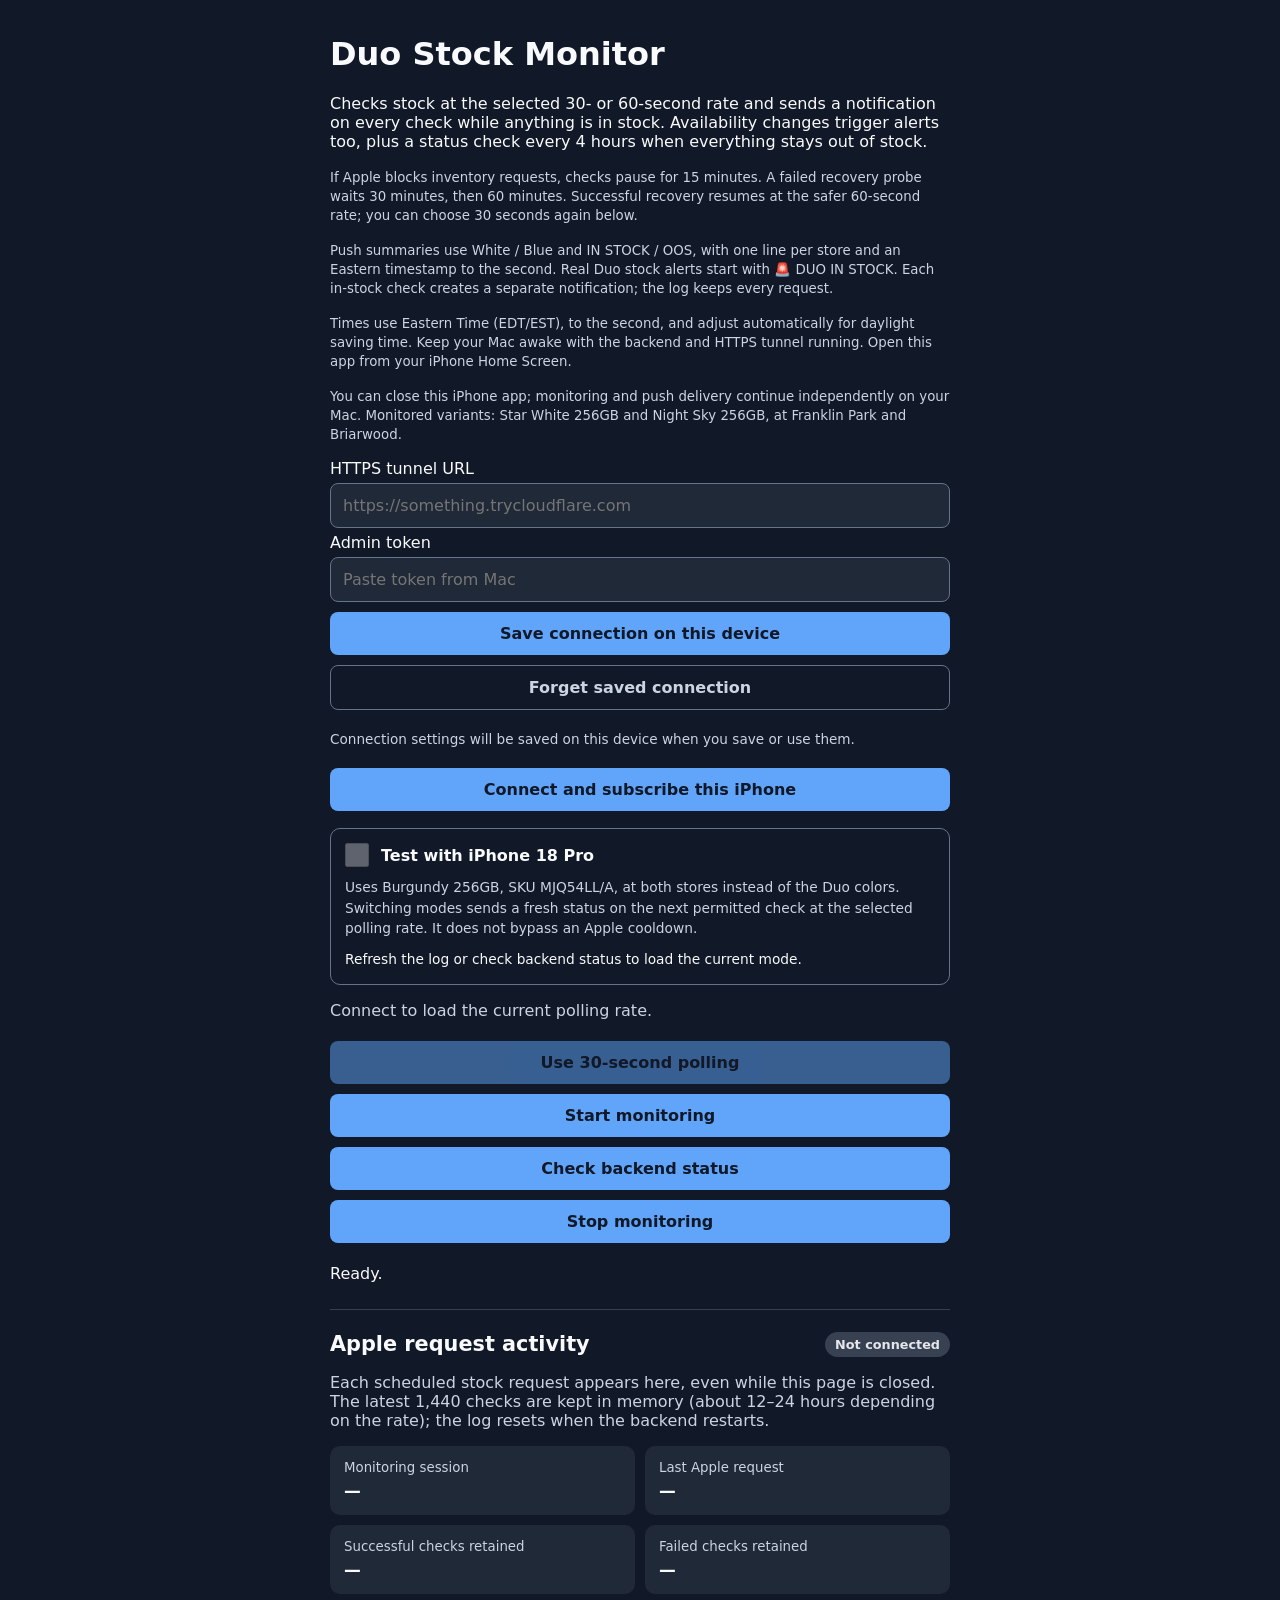
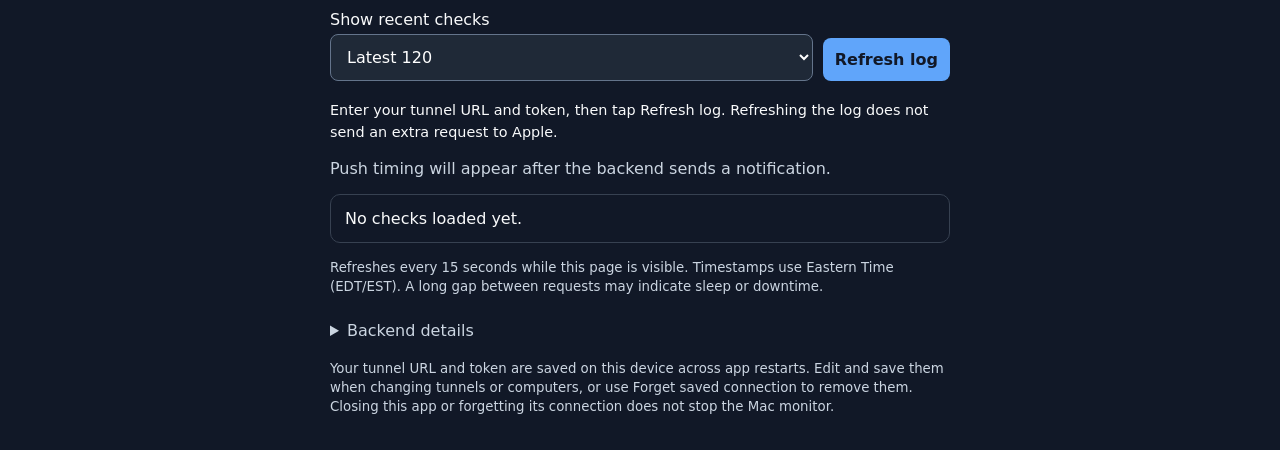
==== commit c725ddd2: "Fall back to 60-second polling after cooldown with PWA fast override" ====
--- a/duo_checker/index.html
+++ b/duo_checker/index.html
@@ -1,8 +1,8 @@
 <!doctype html>
 <html lang="en"><head><meta charset="utf-8"><meta name="viewport" content="width=device-width, initial-scale=1"><meta name="theme-color" content="#111827"><link rel="manifest" href="./manifest.json"><title>Duo Stock Monitor</title>
-<style>body{font:16px system-ui;background:#111827;color:#f9fafb;max-width:620px;margin:35px auto;padding:0 18px}input,button,select{font:inherit;padding:12px;margin:5px 0;width:100%;box-sizing:border-box;border-radius:8px}button{background:#60a5fa;color:#111827;border:0;font-weight:700;cursor:pointer}input,select{background:#1f2937;color:white;border:1px solid #64748b}pre{white-space:pre-wrap;overflow-wrap:anywhere}small,.muted{color:#cbd5e1}h2{font-size:1.3rem;margin:0}section{margin:26px 0;padding-top:22px;border-top:1px solid #374151}.activity-header{display:flex;align-items:center;justify-content:space-between;gap:12px}.badge{font-size:.8rem;font-weight:700;white-space:nowrap;border-radius:20px;padding:5px 10px;background:#374151;color:#e5e7eb}.good{background:#064e3b;color:#a7f3d0}.bad{background:#7f1d1d;color:#fecaca}.warning{background:#78350f;color:#fde68a}.stats{display:grid;grid-template-columns:1fr 1fr;gap:10px;margin:16px 0}.stat{padding:14px;background:#1f2937;border-radius:10px}.stat small{display:block;margin-bottom:6px}.stat strong{font-size:1.05rem}.toolbar{display:flex;gap:10px;align-items:end}.toolbar label{flex:1}.toolbar button{width:auto}.activity-log{list-style:none;padding:0;margin:14px 0;max-height:540px;overflow:auto;border:1px solid #374151;border-radius:10px}.activity-log li{padding:14px;border-bottom:1px solid #374151}.activity-log li:last-child{border:0}.entry-heading{display:flex;flex-wrap:wrap;gap:8px;justify-content:space-between;align-items:center}.entry-heading time{font-size:.9rem;font-variant-numeric:tabular-nums}.entry-meta,.entry-result{font-size:.87rem;line-height:1.5;margin:7px 0 0;overflow-wrap:anywhere}details{margin:18px 0}summary{cursor:pointer;color:#cbd5e1}#activityMessage{font-size:.9rem;line-height:1.5}button:focus-visible,select:focus-visible,summary:focus-visible{outline:2px solid #f9fafb;outline-offset:3px}.stock-grid{display:grid;grid-template-columns:repeat(2,minmax(0,1fr));gap:8px;margin-top:8px}.stock-cell{display:flex;flex-direction:column;gap:3px;padding:10px;border-radius:8px;background:#1f2937}.stock-cell.good{background:#064e3b}.stock-cell span{font-weight:600}.stock-cell small{font-size:.78rem}.stock-cell strong{font-size:.85rem}.stock-callout{padding:9px;border-radius:8px;margin:7px 0;font-weight:600}.test-controls{padding:14px;margin:12px 0;border:1px solid #64748b;border-radius:10px}.test-controls p{font-size:.86rem;line-height:1.5;margin:10px 0 0}.test-toggle{display:flex;align-items:center;gap:12px;font-weight:700}.test-toggle input{width:24px;height:24px;flex:none;margin:0;padding:0;accent-color:#fbbf24}.test-toggle input:disabled{opacity:.5}.secondary{background:transparent;color:#cbd5e1;border:1px solid #64748b}#connectionStorage{font-size:.85rem;line-height:1.5}</style></head><body>
-<h1>Duo Stock Monitor</h1><p>Checks stock every 30 seconds and sends a notification on every check while anything is in stock. Availability changes trigger alerts too, plus a status check every 4 hours when everything stays out of stock.</p>
-<p><small>If Apple blocks inventory requests, checks pause for 15 minutes. A blocked recovery probe waits 30 minutes, then 60 minutes. Normal 30-second polling resumes after a successful check.</small></p>
+<style>body{font:16px system-ui;background:#111827;color:#f9fafb;max-width:620px;margin:35px auto;padding:0 18px}input,button,select{font:inherit;padding:12px;margin:5px 0;width:100%;box-sizing:border-box;border-radius:8px}button{background:#60a5fa;color:#111827;border:0;font-weight:700;cursor:pointer}input,select{background:#1f2937;color:white;border:1px solid #64748b}pre{white-space:pre-wrap;overflow-wrap:anywhere}small,.muted{color:#cbd5e1}h2{font-size:1.3rem;margin:0}section{margin:26px 0;padding-top:22px;border-top:1px solid #374151}.activity-header{display:flex;align-items:center;justify-content:space-between;gap:12px}.badge{font-size:.8rem;font-weight:700;white-space:nowrap;border-radius:20px;padding:5px 10px;background:#374151;color:#e5e7eb}.good{background:#064e3b;color:#a7f3d0}.bad{background:#7f1d1d;color:#fecaca}.warning{background:#78350f;color:#fde68a}.stats{display:grid;grid-template-columns:1fr 1fr;gap:10px;margin:16px 0}.stat{padding:14px;background:#1f2937;border-radius:10px}.stat small{display:block;margin-bottom:6px}.stat strong{font-size:1.05rem}.toolbar{display:flex;gap:10px;align-items:end}.toolbar label{flex:1}.toolbar button{width:auto}.activity-log{list-style:none;padding:0;margin:14px 0;max-height:540px;overflow:auto;border:1px solid #374151;border-radius:10px}.activity-log li{padding:14px;border-bottom:1px solid #374151}.activity-log li:last-child{border:0}.entry-heading{display:flex;flex-wrap:wrap;gap:8px;justify-content:space-between;align-items:center}.entry-heading time{font-size:.9rem;font-variant-numeric:tabular-nums}.entry-meta,.entry-result{font-size:.87rem;line-height:1.5;margin:7px 0 0;overflow-wrap:anywhere}details{margin:18px 0}summary{cursor:pointer;color:#cbd5e1}#activityMessage{font-size:.9rem;line-height:1.5}button:focus-visible,select:focus-visible,summary:focus-visible{outline:2px solid #f9fafb;outline-offset:3px}.stock-grid{display:grid;grid-template-columns:repeat(2,minmax(0,1fr));gap:8px;margin-top:8px}.stock-cell{display:flex;flex-direction:column;gap:3px;padding:10px;border-radius:8px;background:#1f2937}.stock-cell.good{background:#064e3b}.stock-cell span{font-weight:600}.stock-cell small{font-size:.78rem}.stock-cell strong{font-size:.85rem}.stock-callout{padding:9px;border-radius:8px;margin:7px 0;font-weight:600}.test-controls{padding:14px;margin:12px 0;border:1px solid #64748b;border-radius:10px}.test-controls p{font-size:.86rem;line-height:1.5;margin:10px 0 0}.test-toggle{display:flex;align-items:center;gap:12px;font-weight:700}.test-toggle input{width:24px;height:24px;flex:none;margin:0;padding:0;accent-color:#fbbf24}.test-toggle input:disabled{opacity:.5}.secondary{background:transparent;color:#cbd5e1;border:1px solid #64748b}#connectionStorage{font-size:.85rem;line-height:1.5}button:disabled{opacity:.5;cursor:default}</style></head><body>
+<h1>Duo Stock Monitor</h1><p>Checks stock at the selected 30- or 60-second rate and sends a notification on every check while anything is in stock. Availability changes trigger alerts too, plus a status check every 4 hours when everything stays out of stock.</p>
+<p><small>If Apple blocks inventory requests, checks pause for 15 minutes. A failed recovery probe waits 30 minutes, then 60 minutes. Successful recovery resumes at the safer 60-second rate; you can choose 30 seconds again below.</small></p>
 <p><small>Push summaries use White / Blue and IN STOCK / OOS, with one line per store and an Eastern timestamp to the second. Real Duo stock alerts start with 🚨 DUO IN STOCK. Each in-stock check creates a separate notification; the log keeps every request.</small></p>
 <p><small>Times use Eastern Time (EDT/EST), to the second, and adjust automatically for daylight saving time. Keep your Mac awake with the backend and HTTPS tunnel running. Open this app from your iPhone Home Screen.</small></p>
 <p><small>You can close this iPhone app; monitoring and push delivery continue independently on your Mac. Monitored variants: Star White 256GB and Night Sky 256GB, at Franklin Park and Briarwood.</small></p>
@@ -14,9 +14,11 @@
 <button id="connect">Connect and subscribe this iPhone</button>
 <div class="test-controls">
  <label class="test-toggle"><input id="testMode" type="checkbox" role="switch" disabled>Test with iPhone 18 Pro</label>
- <p class="muted">Uses Burgundy 256GB, SKU MJQ54LL/A, at both stores instead of the Duo colors. Switching modes sends a fresh status on the next permitted check, normally within 30 seconds. It does not bypass an Apple cooldown.</p>
+ <p class="muted">Uses Burgundy 256GB, SKU MJQ54LL/A, at both stores instead of the Duo colors. Switching modes sends a fresh status on the next permitted check at the selected polling rate. It does not bypass an Apple cooldown.</p>
  <p id="modeStatus" role="status">Refresh the log or check backend status to load the current mode.</p>
 </div>
+<p id="pollingStatus" class="muted" role="status">Connect to load the current polling rate.</p>
+<button id="fastPolling" disabled>Use 30-second polling</button>
 <button id="start">Start monitoring</button>
 <button id="statusButton">Check backend status</button>
 <button id="stop">Stop monitoring</button>
@@ -24,14 +26,14 @@
 <section aria-labelledby="activityTitle">
  <div class="activity-header"><h2 id="activityTitle">Apple request activity</h2><span id="activityState" class="badge" role="status">Not connected</span></div>
  <p id="cooldownMessage" class="muted" role="status" hidden></p>
- <p class="muted">Each scheduled stock request appears here, even while this page is closed. The latest 1,440 checks are kept in memory (about 12 hours at the current rate); the log resets when the backend restarts.</p>
+ <p class="muted" id="retentionNote">Each scheduled stock request appears here, even while this page is closed. The latest 1,440 checks are kept in memory (about 12–24 hours depending on the rate); the log resets when the backend restarts.</p>
  <div class="stats">
   <div class="stat"><small>Monitoring session</small><strong id="sessionAge">—</strong></div>
   <div class="stat"><small>Last Apple request</small><strong id="lastRequestAge">—</strong></div>
   <div class="stat"><small>Successful checks retained</small><strong id="successCount">—</strong></div>
   <div class="stat"><small>Failed checks retained</small><strong id="failureCount">—</strong></div>
  </div>
- <div class="toolbar"><label>Show recent checks<select id="historyLimit"><option value="120">Latest 120 (~1 hour)</option><option value="360">Latest 360 (~3 hours)</option><option value="1440">Latest 1,440 (~12 hours)</option></select></label><button id="refreshActivity">Refresh log</button></div>
+ <div class="toolbar"><label>Show recent checks<select id="historyLimit"><option id="limit120" value="120">Latest 120</option><option id="limit360" value="360">Latest 360</option><option id="limit1440" value="1440">Latest 1,440</option></select></label><button id="refreshActivity">Refresh log</button></div>
  <p id="activityMessage" role="status">Enter your tunnel URL and token, then tap Refresh log. Refreshing the log does not send an extra request to Apple.</p>
  <p id="pushTiming" class="muted" role="status">Push timing will appear after the backend sends a notification.</p>
  <ol id="activityLog" class="activity-log" aria-label="Recent Apple requests, newest first"><li>No checks loaded yet.</li></ol>
@@ -83,7 +85,7 @@
 }
 function publicKeyBytes(key){const b64=key.replace(/-/g,'+').replace(/_/g,'/');const raw=atob(b64+'='.repeat((4-b64.length%4)%4));return Uint8Array.from(raw,c=>c.charCodeAt(0));}
 async function action(fn){try{msg('Working...');await fn();}catch(e){msg('Error: '+e.message);}}
-let activityData=null, activityEnabled=false, activityBusy=false, activityVersion=0, activityConnected=false, serverOffset=0, modeBusy=false;
+let activityData=null, activityEnabled=false, activityBusy=false, activityVersion=0, activityConnected=false, serverOffset=0, modeBusy=false, pollingBusy=false;
 const easternFormatter = new Intl.DateTimeFormat('en-US',{timeZone:'America/New_York',timeZoneName:'short',month:'short',day:'numeric',hour:'numeric',minute:'2-digit',second:'2-digit',hour12:true});
 function easternTime(value){return easternFormatter.format(new Date(value));}
 const stockStores=['Franklin Park','Briarwood'];
@@ -146,6 +148,7 @@
 function renderActivity(data){
  activityData=data;activityConnected=true;serverOffset=Date.parse(data.server_time)-Date.now();
  if(!modeBusy)updateModeView(data);
+ if(!pollingBusy)updatePollingView(data);
  $('successCount').textContent=data.success_count.toLocaleString();
  $('failureCount').textContent=data.failure_count.toLocaleString();
  $('pushTiming').textContent=data.last_push?`Last push accepted ${easternTime(data.last_push.accepted_at)} · ${data.last_push.submission_ms} ms to submit · ${data.last_push.urgency} urgency. Acceptance does not confirm iPhone delivery.`:'No push timing recorded since the backend restarted.';
@@ -172,6 +175,31 @@
  $('activityLog').replaceChildren(...rows);$('activityLog').scrollTop=scroll;
  updateActivityAges();
 }
+function updatePollingView(data){
+ const interval=data.check_interval_seconds;
+ const supported=interval===30||interval===60;
+ const blocked=(data.cooldown_attempts||0)>0||data.cooldown_active;
+ $('fastPolling').disabled=!supported||interval===30||blocked||pollingBusy;
+ $('fastPolling').textContent=interval===30?'Using 30-second polling':'Use 30-second polling';
+ $('pollingStatus').textContent=!supported?'Connect to load the current polling rate.':`Polling every ${interval} seconds${data.polling_fallback?' · Automatic fallback after cooldown':''}.`+(blocked?' The 30-second override becomes available after a successful recovery check.':'');
+ if(data.polling_persistence_error)$('pollingStatus').textContent+=' The rate could not be saved on the Mac.';
+ if(supported){
+  for(const count of [120,360,1440]){const hours=count*interval/3600;$('limit'+count).textContent=`Latest ${count.toLocaleString()} (~${hours} ${hours===1?'hour':'hours'})`;}
+  $('retentionNote').textContent=`Each scheduled stock request appears here, even while this page is closed. The latest 1,440 checks are kept in memory (about ${1440*interval/3600} hours at the current rate); the log resets when the backend restarts.`;
+ }
+}
+$('fastPolling').onclick=async()=>{
+ pollingBusy=true;const version=++activityVersion;$('fastPolling').disabled=true;
+ try{
+  const result=await api('/api/polling','POST',{interval_seconds:30});
+  if(version!==activityVersion)return;
+  if(activityData)activityData={...activityData,...result};
+  pollingBusy=false;updatePollingView(result);
+  msg('30-second polling selected. It applies after the next scheduled check. Another block will restore the 60-second fallback.');
+  await refreshActivity(true);
+ }catch(e){if(version!==activityVersion)return;pollingBusy=false;updatePollingView(activityData||{});msg('Could not change polling rate: '+e.message);}
+ finally{pollingBusy=false;}
+};
 function updateModeView(data){
  const supported=typeof data.test_mode==='boolean';
  $('testMode').disabled=!supported||modeBusy;
@@ -227,6 +255,7 @@
  $('cooldownMessage').hidden=true;$('cooldownMessage').textContent='';
  $('testMode').disabled=true;$('testMode').checked=false;
  $('modeStatus').textContent='Refresh the log to load the mode for this backend.';$('modeStatus').className='muted';
+ $('fastPolling').disabled=true;$('fastPolling').textContent='Use 30-second polling';$('pollingStatus').textContent='Connect to load the current polling rate.';
  $('connectionStorage').textContent='Connection edited. Tap Save connection or use a control to save these changes.';
 });
 $('saveConnection').onclick=()=>action(async()=>{credentials();msg('Connection ready.');await refreshActivity();});
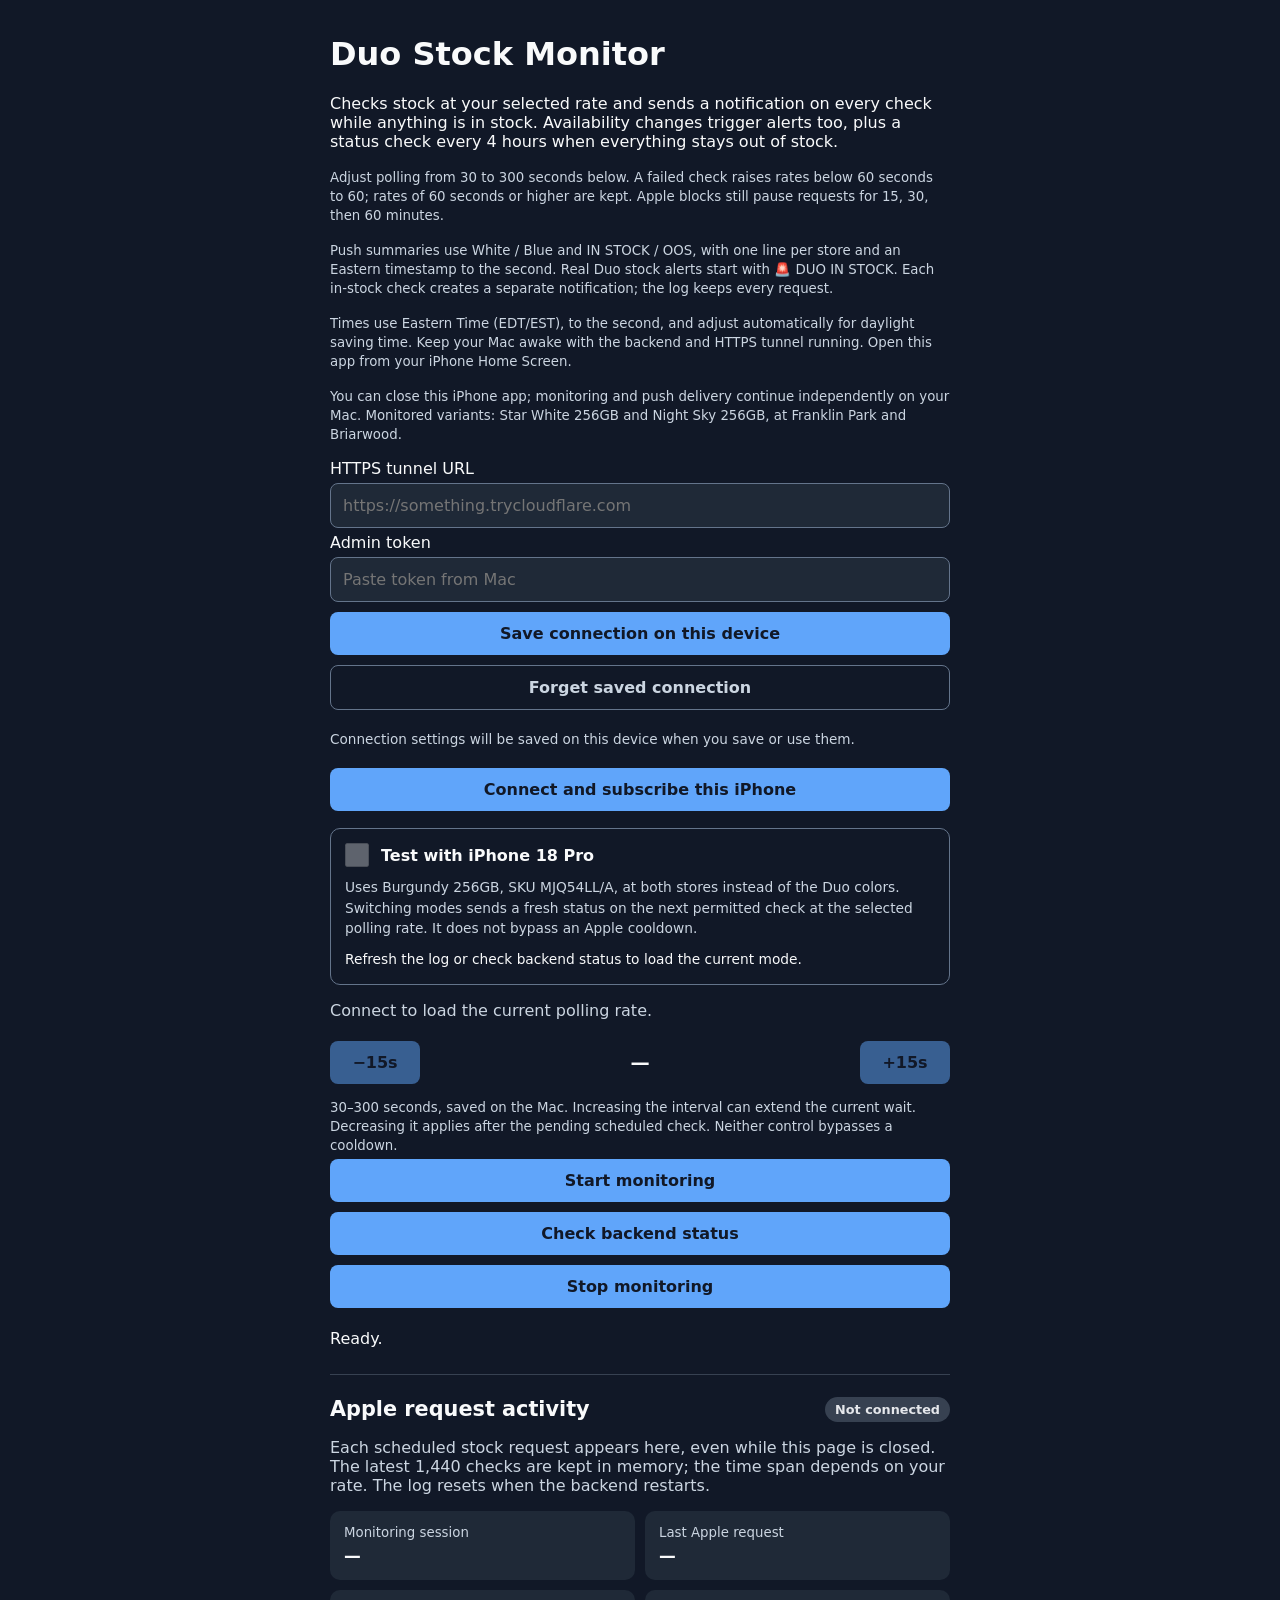
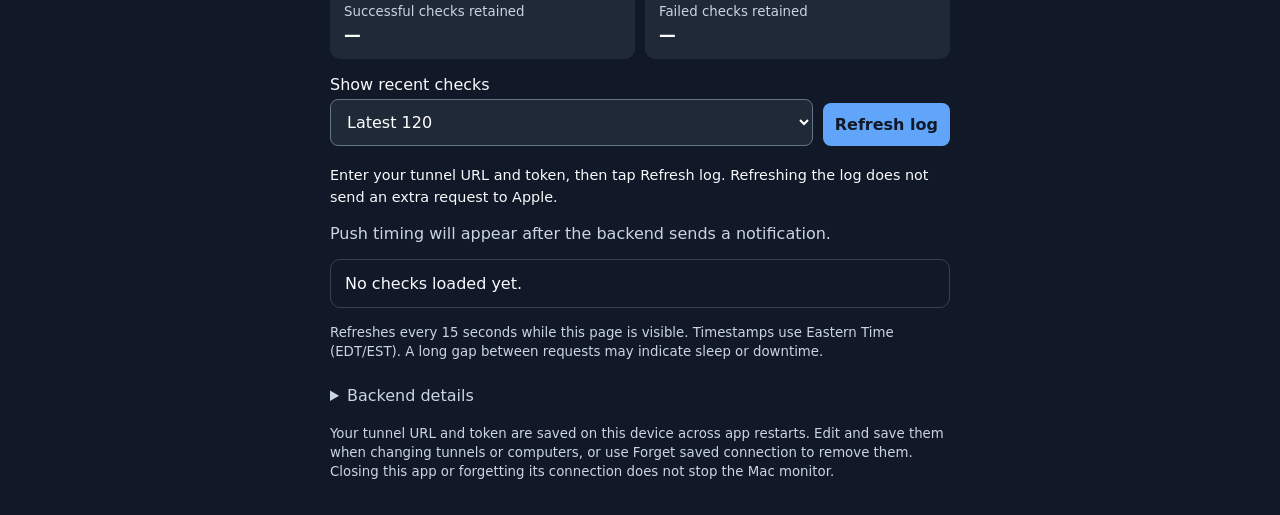
==== commit 4ce9f630: "Add 15-second polling controls from 30 to 300 seconds" ====
--- a/duo_checker/index.html
+++ b/duo_checker/index.html
@@ -1,8 +1,8 @@
 <!doctype html>
 <html lang="en"><head><meta charset="utf-8"><meta name="viewport" content="width=device-width, initial-scale=1"><meta name="theme-color" content="#111827"><link rel="manifest" href="./manifest.json"><title>Duo Stock Monitor</title>
-<style>body{font:16px system-ui;background:#111827;color:#f9fafb;max-width:620px;margin:35px auto;padding:0 18px}input,button,select{font:inherit;padding:12px;margin:5px 0;width:100%;box-sizing:border-box;border-radius:8px}button{background:#60a5fa;color:#111827;border:0;font-weight:700;cursor:pointer}input,select{background:#1f2937;color:white;border:1px solid #64748b}pre{white-space:pre-wrap;overflow-wrap:anywhere}small,.muted{color:#cbd5e1}h2{font-size:1.3rem;margin:0}section{margin:26px 0;padding-top:22px;border-top:1px solid #374151}.activity-header{display:flex;align-items:center;justify-content:space-between;gap:12px}.badge{font-size:.8rem;font-weight:700;white-space:nowrap;border-radius:20px;padding:5px 10px;background:#374151;color:#e5e7eb}.good{background:#064e3b;color:#a7f3d0}.bad{background:#7f1d1d;color:#fecaca}.warning{background:#78350f;color:#fde68a}.stats{display:grid;grid-template-columns:1fr 1fr;gap:10px;margin:16px 0}.stat{padding:14px;background:#1f2937;border-radius:10px}.stat small{display:block;margin-bottom:6px}.stat strong{font-size:1.05rem}.toolbar{display:flex;gap:10px;align-items:end}.toolbar label{flex:1}.toolbar button{width:auto}.activity-log{list-style:none;padding:0;margin:14px 0;max-height:540px;overflow:auto;border:1px solid #374151;border-radius:10px}.activity-log li{padding:14px;border-bottom:1px solid #374151}.activity-log li:last-child{border:0}.entry-heading{display:flex;flex-wrap:wrap;gap:8px;justify-content:space-between;align-items:center}.entry-heading time{font-size:.9rem;font-variant-numeric:tabular-nums}.entry-meta,.entry-result{font-size:.87rem;line-height:1.5;margin:7px 0 0;overflow-wrap:anywhere}details{margin:18px 0}summary{cursor:pointer;color:#cbd5e1}#activityMessage{font-size:.9rem;line-height:1.5}button:focus-visible,select:focus-visible,summary:focus-visible{outline:2px solid #f9fafb;outline-offset:3px}.stock-grid{display:grid;grid-template-columns:repeat(2,minmax(0,1fr));gap:8px;margin-top:8px}.stock-cell{display:flex;flex-direction:column;gap:3px;padding:10px;border-radius:8px;background:#1f2937}.stock-cell.good{background:#064e3b}.stock-cell span{font-weight:600}.stock-cell small{font-size:.78rem}.stock-cell strong{font-size:.85rem}.stock-callout{padding:9px;border-radius:8px;margin:7px 0;font-weight:600}.test-controls{padding:14px;margin:12px 0;border:1px solid #64748b;border-radius:10px}.test-controls p{font-size:.86rem;line-height:1.5;margin:10px 0 0}.test-toggle{display:flex;align-items:center;gap:12px;font-weight:700}.test-toggle input{width:24px;height:24px;flex:none;margin:0;padding:0;accent-color:#fbbf24}.test-toggle input:disabled{opacity:.5}.secondary{background:transparent;color:#cbd5e1;border:1px solid #64748b}#connectionStorage{font-size:.85rem;line-height:1.5}button:disabled{opacity:.5;cursor:default}</style></head><body>
-<h1>Duo Stock Monitor</h1><p>Checks stock at the selected 30- or 60-second rate and sends a notification on every check while anything is in stock. Availability changes trigger alerts too, plus a status check every 4 hours when everything stays out of stock.</p>
-<p><small>If Apple blocks inventory requests, checks pause for 15 minutes. A failed recovery probe waits 30 minutes, then 60 minutes. Successful recovery resumes at the safer 60-second rate; you can choose 30 seconds again below.</small></p>
+<style>body{font:16px system-ui;background:#111827;color:#f9fafb;max-width:620px;margin:35px auto;padding:0 18px}input,button,select{font:inherit;padding:12px;margin:5px 0;width:100%;box-sizing:border-box;border-radius:8px}button{background:#60a5fa;color:#111827;border:0;font-weight:700;cursor:pointer}input,select{background:#1f2937;color:white;border:1px solid #64748b}pre{white-space:pre-wrap;overflow-wrap:anywhere}small,.muted{color:#cbd5e1}h2{font-size:1.3rem;margin:0}section{margin:26px 0;padding-top:22px;border-top:1px solid #374151}.activity-header{display:flex;align-items:center;justify-content:space-between;gap:12px}.badge{font-size:.8rem;font-weight:700;white-space:nowrap;border-radius:20px;padding:5px 10px;background:#374151;color:#e5e7eb}.good{background:#064e3b;color:#a7f3d0}.bad{background:#7f1d1d;color:#fecaca}.warning{background:#78350f;color:#fde68a}.stats{display:grid;grid-template-columns:1fr 1fr;gap:10px;margin:16px 0}.stat{padding:14px;background:#1f2937;border-radius:10px}.stat small{display:block;margin-bottom:6px}.stat strong{font-size:1.05rem}.toolbar{display:flex;gap:10px;align-items:end}.toolbar label{flex:1}.toolbar button{width:auto}.activity-log{list-style:none;padding:0;margin:14px 0;max-height:540px;overflow:auto;border:1px solid #374151;border-radius:10px}.activity-log li{padding:14px;border-bottom:1px solid #374151}.activity-log li:last-child{border:0}.entry-heading{display:flex;flex-wrap:wrap;gap:8px;justify-content:space-between;align-items:center}.entry-heading time{font-size:.9rem;font-variant-numeric:tabular-nums}.entry-meta,.entry-result{font-size:.87rem;line-height:1.5;margin:7px 0 0;overflow-wrap:anywhere}details{margin:18px 0}summary{cursor:pointer;color:#cbd5e1}#activityMessage{font-size:.9rem;line-height:1.5}button:focus-visible,select:focus-visible,summary:focus-visible{outline:2px solid #f9fafb;outline-offset:3px}.stock-grid{display:grid;grid-template-columns:repeat(2,minmax(0,1fr));gap:8px;margin-top:8px}.stock-cell{display:flex;flex-direction:column;gap:3px;padding:10px;border-radius:8px;background:#1f2937}.stock-cell.good{background:#064e3b}.stock-cell span{font-weight:600}.stock-cell small{font-size:.78rem}.stock-cell strong{font-size:.85rem}.stock-callout{padding:9px;border-radius:8px;margin:7px 0;font-weight:600}.test-controls{padding:14px;margin:12px 0;border:1px solid #64748b;border-radius:10px}.test-controls p{font-size:.86rem;line-height:1.5;margin:10px 0 0}.test-toggle{display:flex;align-items:center;gap:12px;font-weight:700}.test-toggle input{width:24px;height:24px;flex:none;margin:0;padding:0;accent-color:#fbbf24}.test-toggle input:disabled{opacity:.5}.secondary{background:transparent;color:#cbd5e1;border:1px solid #64748b}#connectionStorage{font-size:.85rem;line-height:1.5}button:disabled{opacity:.5;cursor:default}.polling-controls{display:flex;align-items:center;gap:12px;margin:8px 0}.polling-controls button{width:90px;flex:none}.polling-controls output{flex:1;text-align:center;font-size:1.2rem;font-weight:700;font-variant-numeric:tabular-nums}</style></head><body>
+<h1>Duo Stock Monitor</h1><p>Checks stock at your selected rate and sends a notification on every check while anything is in stock. Availability changes trigger alerts too, plus a status check every 4 hours when everything stays out of stock.</p>
+<p><small>Adjust polling from 30 to 300 seconds below. A failed check raises rates below 60 seconds to 60; rates of 60 seconds or higher are kept. Apple blocks still pause requests for 15, 30, then 60 minutes.</small></p>
 <p><small>Push summaries use White / Blue and IN STOCK / OOS, with one line per store and an Eastern timestamp to the second. Real Duo stock alerts start with 🚨 DUO IN STOCK. Each in-stock check creates a separate notification; the log keeps every request.</small></p>
 <p><small>Times use Eastern Time (EDT/EST), to the second, and adjust automatically for daylight saving time. Keep your Mac awake with the backend and HTTPS tunnel running. Open this app from your iPhone Home Screen.</small></p>
 <p><small>You can close this iPhone app; monitoring and push delivery continue independently on your Mac. Monitored variants: Star White 256GB and Night Sky 256GB, at Franklin Park and Briarwood.</small></p>
@@ -18,7 +18,12 @@
  <p id="modeStatus" role="status">Refresh the log or check backend status to load the current mode.</p>
 </div>
 <p id="pollingStatus" class="muted" role="status">Connect to load the current polling rate.</p>
-<button id="fastPolling" disabled>Use 30-second polling</button>
+<div class="polling-controls" role="group" aria-label="Polling interval">
+ <button id="pollingMinus" aria-label="Decrease polling interval by 15 seconds" disabled>−15s</button>
+ <output id="pollingValue" aria-live="polite">—</output>
+ <button id="pollingPlus" aria-label="Increase polling interval by 15 seconds" disabled>+15s</button>
+</div>
+<small>30–300 seconds, saved on the Mac. Increasing the interval can extend the current wait. Decreasing it applies after the pending scheduled check. Neither control bypasses a cooldown.</small>
 <button id="start">Start monitoring</button>
 <button id="statusButton">Check backend status</button>
 <button id="stop">Stop monitoring</button>
@@ -26,7 +31,7 @@
 <section aria-labelledby="activityTitle">
  <div class="activity-header"><h2 id="activityTitle">Apple request activity</h2><span id="activityState" class="badge" role="status">Not connected</span></div>
  <p id="cooldownMessage" class="muted" role="status" hidden></p>
- <p class="muted" id="retentionNote">Each scheduled stock request appears here, even while this page is closed. The latest 1,440 checks are kept in memory (about 12–24 hours depending on the rate); the log resets when the backend restarts.</p>
+ <p class="muted" id="retentionNote">Each scheduled stock request appears here, even while this page is closed. The latest 1,440 checks are kept in memory; the time span depends on your rate. The log resets when the backend restarts.</p>
  <div class="stats">
   <div class="stat"><small>Monitoring session</small><strong id="sessionAge">—</strong></div>
   <div class="stat"><small>Last Apple request</small><strong id="lastRequestAge">—</strong></div>
@@ -177,29 +182,33 @@
 }
 function updatePollingView(data){
  const interval=data.check_interval_seconds;
- const supported=interval===30||interval===60;
+ const supported=Number.isInteger(interval)&&interval>=30&&interval<=300&&interval%15===0;
  const blocked=(data.cooldown_attempts||0)>0||data.cooldown_active;
- $('fastPolling').disabled=!supported||interval===30||blocked||pollingBusy;
- $('fastPolling').textContent=interval===30?'Using 30-second polling':'Use 30-second polling';
- $('pollingStatus').textContent=!supported?'Connect to load the current polling rate.':`Polling every ${interval} seconds${data.polling_fallback?' · Automatic fallback after cooldown':''}.`+(blocked?' The 30-second override becomes available after a successful recovery check.':'');
+ $('pollingMinus').disabled=!supported||interval<=30||(blocked&&interval-15<60)||pollingBusy;
+ $('pollingPlus').disabled=!supported||interval>=300||pollingBusy;
+ $('pollingValue').textContent=supported?interval+' seconds':'—';
+ $('pollingStatus').textContent=!supported?'Connect to load the current polling rate.':`Polling every ${interval} seconds${data.polling_fallback?' · Automatic 60-second fallback after a failed check':''}.`+(blocked?' You can choose 60 seconds or slower now; faster rates unlock after successful recovery.':'');
  if(data.polling_persistence_error)$('pollingStatus').textContent+=' The rate could not be saved on the Mac.';
  if(supported){
   for(const count of [120,360,1440]){const hours=count*interval/3600;$('limit'+count).textContent=`Latest ${count.toLocaleString()} (~${hours} ${hours===1?'hour':'hours'})`;}
   $('retentionNote').textContent=`Each scheduled stock request appears here, even while this page is closed. The latest 1,440 checks are kept in memory (about ${1440*interval/3600} hours at the current rate); the log resets when the backend restarts.`;
  }
 }
-$('fastPolling').onclick=async()=>{
- pollingBusy=true;const version=++activityVersion;$('fastPolling').disabled=true;
- try{
-  const result=await api('/api/polling','POST',{interval_seconds:30});
+async function adjustPolling(delta){
+ if(pollingBusy||!activityData)return;
+ pollingBusy=true;const version=++activityVersion;$('pollingMinus').disabled=true;$('pollingPlus').disabled=true;
+ try{
+  const result=await api('/api/polling','POST',{delta_seconds:delta});
   if(version!==activityVersion)return;
   if(activityData)activityData={...activityData,...result};
   pollingBusy=false;updatePollingView(result);
-  msg('30-second polling selected. It applies after the next scheduled check. Another block will restore the 60-second fallback.');
+  msg(`Polling saved at ${result.check_interval_seconds} seconds. No extra inventory check was triggered.`);
   await refreshActivity(true);
  }catch(e){if(version!==activityVersion)return;pollingBusy=false;updatePollingView(activityData||{});msg('Could not change polling rate: '+e.message);}
  finally{pollingBusy=false;}
-};
+}
+$('pollingMinus').onclick=()=>adjustPolling(-15);
+$('pollingPlus').onclick=()=>adjustPolling(15);
 function updateModeView(data){
  const supported=typeof data.test_mode==='boolean';
  $('testMode').disabled=!supported||modeBusy;
@@ -255,7 +264,7 @@
  $('cooldownMessage').hidden=true;$('cooldownMessage').textContent='';
  $('testMode').disabled=true;$('testMode').checked=false;
  $('modeStatus').textContent='Refresh the log to load the mode for this backend.';$('modeStatus').className='muted';
- $('fastPolling').disabled=true;$('fastPolling').textContent='Use 30-second polling';$('pollingStatus').textContent='Connect to load the current polling rate.';
+ $('pollingMinus').disabled=true;$('pollingPlus').disabled=true;$('pollingValue').textContent='—';$('pollingStatus').textContent='Connect to load the current polling rate.';
  $('connectionStorage').textContent='Connection edited. Tap Save connection or use a control to save these changes.';
 });
 $('saveConnection').onclick=()=>action(async()=>{credentials();msg('Connection ready.');await refreshActivity();});
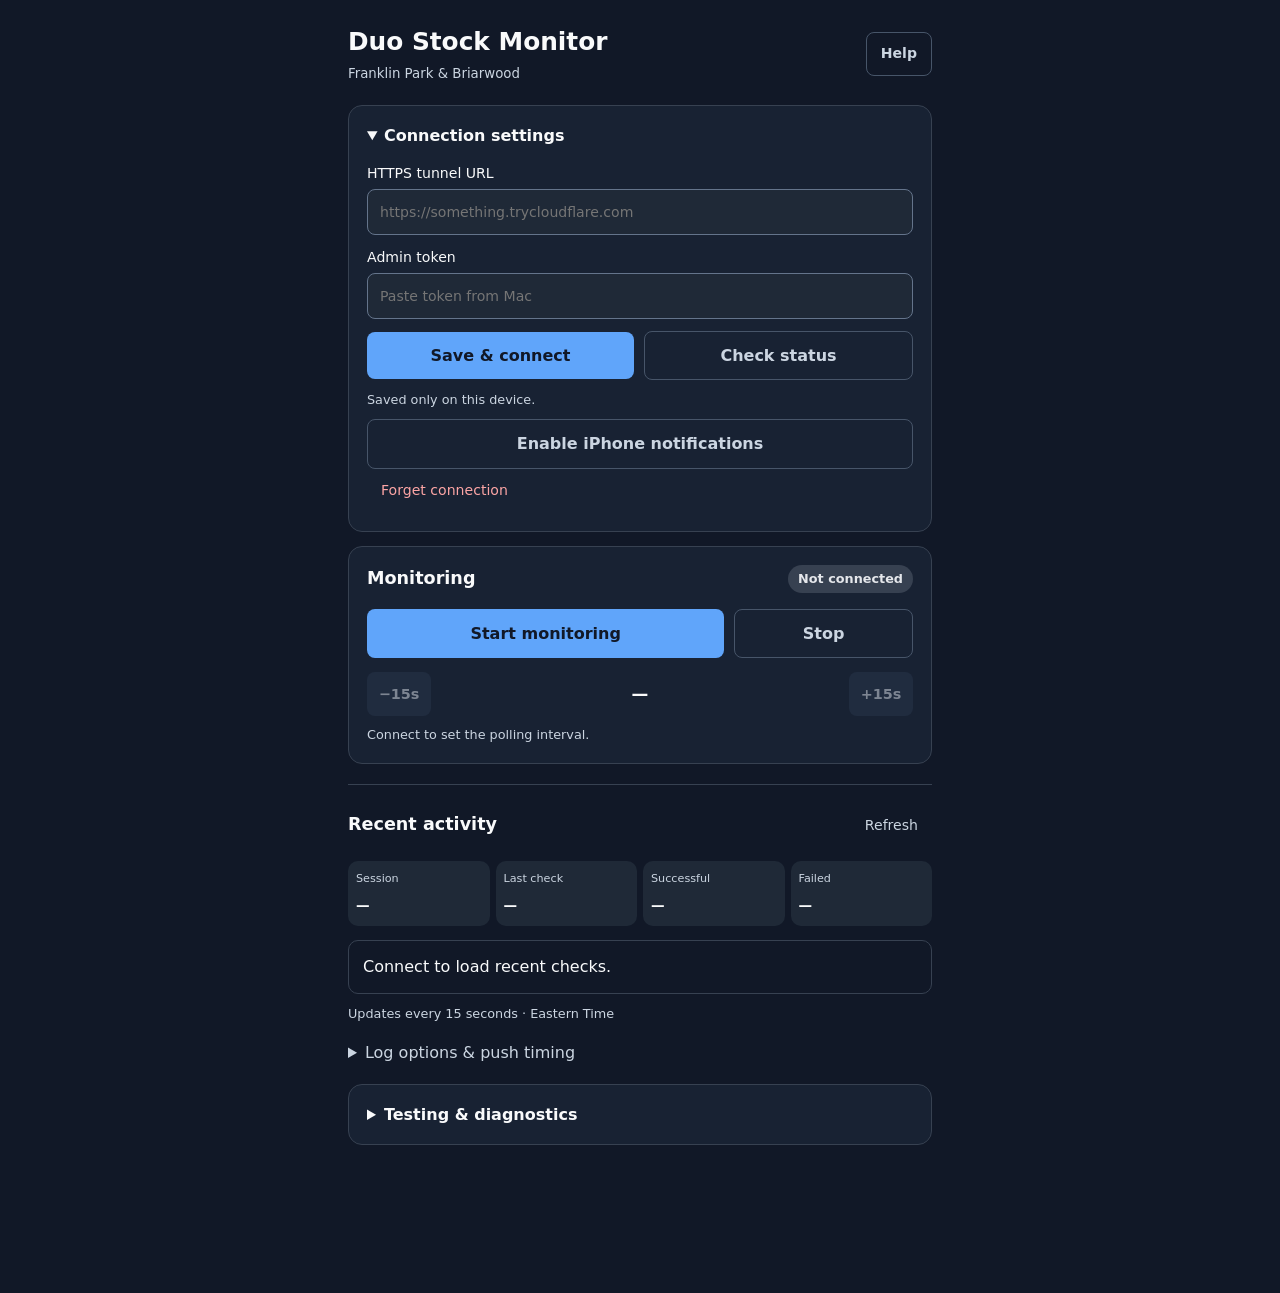
==== commit 6e10cd1b: "updated UI" ====
--- a/duo_checker/index.html
+++ b/duo_checker/index.html
@@ -1,55 +1,53 @@
 <!doctype html>
 <html lang="en"><head><meta charset="utf-8"><meta name="viewport" content="width=device-width, initial-scale=1"><meta name="theme-color" content="#111827"><link rel="manifest" href="./manifest.json"><title>Duo Stock Monitor</title>
-<style>body{font:16px system-ui;background:#111827;color:#f9fafb;max-width:620px;margin:35px auto;padding:0 18px}input,button,select{font:inherit;padding:12px;margin:5px 0;width:100%;box-sizing:border-box;border-radius:8px}button{background:#60a5fa;color:#111827;border:0;font-weight:700;cursor:pointer}input,select{background:#1f2937;color:white;border:1px solid #64748b}pre{white-space:pre-wrap;overflow-wrap:anywhere}small,.muted{color:#cbd5e1}h2{font-size:1.3rem;margin:0}section{margin:26px 0;padding-top:22px;border-top:1px solid #374151}.activity-header{display:flex;align-items:center;justify-content:space-between;gap:12px}.badge{font-size:.8rem;font-weight:700;white-space:nowrap;border-radius:20px;padding:5px 10px;background:#374151;color:#e5e7eb}.good{background:#064e3b;color:#a7f3d0}.bad{background:#7f1d1d;color:#fecaca}.warning{background:#78350f;color:#fde68a}.stats{display:grid;grid-template-columns:1fr 1fr;gap:10px;margin:16px 0}.stat{padding:14px;background:#1f2937;border-radius:10px}.stat small{display:block;margin-bottom:6px}.stat strong{font-size:1.05rem}.toolbar{display:flex;gap:10px;align-items:end}.toolbar label{flex:1}.toolbar button{width:auto}.activity-log{list-style:none;padding:0;margin:14px 0;max-height:540px;overflow:auto;border:1px solid #374151;border-radius:10px}.activity-log li{padding:14px;border-bottom:1px solid #374151}.activity-log li:last-child{border:0}.entry-heading{display:flex;flex-wrap:wrap;gap:8px;justify-content:space-between;align-items:center}.entry-heading time{font-size:.9rem;font-variant-numeric:tabular-nums}.entry-meta,.entry-result{font-size:.87rem;line-height:1.5;margin:7px 0 0;overflow-wrap:anywhere}details{margin:18px 0}summary{cursor:pointer;color:#cbd5e1}#activityMessage{font-size:.9rem;line-height:1.5}button:focus-visible,select:focus-visible,summary:focus-visible{outline:2px solid #f9fafb;outline-offset:3px}.stock-grid{display:grid;grid-template-columns:repeat(2,minmax(0,1fr));gap:8px;margin-top:8px}.stock-cell{display:flex;flex-direction:column;gap:3px;padding:10px;border-radius:8px;background:#1f2937}.stock-cell.good{background:#064e3b}.stock-cell span{font-weight:600}.stock-cell small{font-size:.78rem}.stock-cell strong{font-size:.85rem}.stock-callout{padding:9px;border-radius:8px;margin:7px 0;font-weight:600}.test-controls{padding:14px;margin:12px 0;border:1px solid #64748b;border-radius:10px}.test-controls p{font-size:.86rem;line-height:1.5;margin:10px 0 0}.test-toggle{display:flex;align-items:center;gap:12px;font-weight:700}.test-toggle input{width:24px;height:24px;flex:none;margin:0;padding:0;accent-color:#fbbf24}.test-toggle input:disabled{opacity:.5}.secondary{background:transparent;color:#cbd5e1;border:1px solid #64748b}#connectionStorage{font-size:.85rem;line-height:1.5}button:disabled{opacity:.5;cursor:default}.polling-controls{display:flex;align-items:center;gap:12px;margin:8px 0}.polling-controls button{width:90px;flex:none}.polling-controls output{flex:1;text-align:center;font-size:1.2rem;font-weight:700;font-variant-numeric:tabular-nums}</style></head><body>
-<h1>Duo Stock Monitor</h1><p>Checks stock at your selected rate and sends a notification on every check while anything is in stock. Availability changes trigger alerts too, plus a status check every 4 hours when everything stays out of stock.</p>
-<p><small>Adjust polling from 30 to 300 seconds below. A failed check raises rates below 60 seconds to 60; rates of 60 seconds or higher are kept. Apple blocks still pause requests for 15, 30, then 60 minutes.</small></p>
-<p><small>Push summaries use White / Blue and IN STOCK / OOS, with one line per store and an Eastern timestamp to the second. Real Duo stock alerts start with 🚨 DUO IN STOCK. Each in-stock check creates a separate notification; the log keeps every request.</small></p>
-<p><small>Times use Eastern Time (EDT/EST), to the second, and adjust automatically for daylight saving time. Keep your Mac awake with the backend and HTTPS tunnel running. Open this app from your iPhone Home Screen.</small></p>
-<p><small>You can close this iPhone app; monitoring and push delivery continue independently on your Mac. Monitored variants: Star White 256GB and Night Sky 256GB, at Franklin Park and Briarwood.</small></p>
-<label>HTTPS tunnel URL<input id="server" type="url" placeholder="https://something.trycloudflare.com" autocomplete="off"></label>
+<style>body{font:16px system-ui;background:#111827;color:#f9fafb;max-width:620px;margin:35px auto;padding:0 18px}input,button,select{font:inherit;padding:12px;margin:5px 0;width:100%;box-sizing:border-box;border-radius:8px}button{background:#60a5fa;color:#111827;border:0;font-weight:700;cursor:pointer}input,select{background:#1f2937;color:white;border:1px solid #64748b}pre{white-space:pre-wrap;overflow-wrap:anywhere}small,.muted{color:#cbd5e1}h2{font-size:1.3rem;margin:0}section{margin:26px 0;padding-top:22px;border-top:1px solid #374151}.activity-header{display:flex;align-items:center;justify-content:space-between;gap:12px}.badge{font-size:.8rem;font-weight:700;white-space:nowrap;border-radius:20px;padding:5px 10px;background:#374151;color:#e5e7eb}.good{background:#064e3b;color:#a7f3d0}.bad{background:#7f1d1d;color:#fecaca}.warning{background:#78350f;color:#fde68a}.stats{display:grid;grid-template-columns:1fr 1fr;gap:10px;margin:16px 0}.stat{padding:14px;background:#1f2937;border-radius:10px}.stat small{display:block;margin-bottom:6px}.stat strong{font-size:1.05rem}.toolbar{display:flex;gap:10px;align-items:end}.toolbar label{flex:1}.toolbar button{width:auto}.activity-log{list-style:none;padding:0;margin:14px 0;max-height:540px;overflow:auto;border:1px solid #374151;border-radius:10px}.activity-log li{padding:14px;border-bottom:1px solid #374151}.activity-log li:last-child{border:0}.entry-heading{display:flex;flex-wrap:wrap;gap:8px;justify-content:space-between;align-items:center}.entry-heading time{font-size:.9rem;font-variant-numeric:tabular-nums}.entry-meta,.entry-result{font-size:.87rem;line-height:1.5;margin:7px 0 0;overflow-wrap:anywhere}details{margin:18px 0}summary{cursor:pointer;color:#cbd5e1}#activityMessage{font-size:.9rem;line-height:1.5}button:focus-visible,select:focus-visible,summary:focus-visible{outline:2px solid #f9fafb;outline-offset:3px}.stock-grid{display:grid;grid-template-columns:repeat(2,minmax(0,1fr));gap:8px;margin-top:8px}.stock-cell{display:flex;flex-direction:column;gap:3px;padding:10px;border-radius:8px;background:#1f2937}.stock-cell.good{background:#064e3b}.stock-cell span{font-weight:600}.stock-cell small{font-size:.78rem}.stock-cell strong{font-size:.85rem}.stock-callout{padding:9px;border-radius:8px;margin:7px 0;font-weight:600}.test-controls{padding:14px;margin:12px 0;border:1px solid #64748b;border-radius:10px}.test-controls p{font-size:.86rem;line-height:1.5;margin:10px 0 0}.test-toggle{display:flex;align-items:center;gap:12px;font-weight:700}.test-toggle input{width:24px;height:24px;flex:none;margin:0;padding:0;accent-color:#fbbf24}.test-toggle input:disabled{opacity:.5}.secondary{background:transparent;color:#cbd5e1;border:1px solid #64748b}#connectionStorage{font-size:.85rem;line-height:1.5}button:disabled{opacity:.5;cursor:default}.polling-controls{display:flex;align-items:center;gap:12px;margin:8px 0}.polling-controls button{width:90px;flex:none}.polling-controls output{flex:1;text-align:center;font-size:1.2rem;font-weight:700;font-variant-numeric:tabular-nums}
+*{box-sizing:border-box}body{margin:24px auto;padding:0 18px calc(110px + env(safe-area-inset-bottom));line-height:1.45}h1{font-size:1.55rem;margin:0}h2{font-size:1.1rem}p{margin:10px 0}header{display:flex;align-items:center;justify-content:space-between;gap:12px;margin-bottom:22px}header small{display:block;margin-top:4px}button,input,select{min-height:44px}button{margin:0}label{display:block;font-size:.88rem}input,select{margin:5px 0 12px}.card{padding:18px;background:#182233;border:1px solid #374151;border-radius:14px;margin:14px 0}.card summary{font-weight:600;color:#f9fafb}.card[open] summary{margin-bottom:16px}.row{display:flex;gap:10px;align-items:center}.row>*{flex:1;min-width:0}.compact{width:auto;padding:9px 14px;font-size:.88rem}.secondary{border-color:#475569}.quiet{background:transparent;color:#cbd5e1;font-weight:500;border:0}.danger{color:#fca5a5}.monitor-actions{display:grid;grid-template-columns:2fr 1fr;gap:10px;margin-top:16px}.polling-controls{margin:14px 0 0}.polling-controls button{width:64px;padding:10px;font-size:.9rem;background:#28364c;color:#e2e8f0}.polling-controls output{font-size:1.05rem}.stats{grid-template-columns:repeat(4,minmax(0,1fr));gap:6px;margin:14px 0}.stat{padding:10px 8px}.stat small{font-size:.7rem}.stat strong{font-size:.85rem}.activity-log{max-height:340px;margin-bottom:0}.activity-header{flex-wrap:wrap;gap:8px}.toolbar{gap:8px}.toolbar label{font-size:.8rem}.toolbar select{margin-bottom:0;padding:10px;font-size:.85rem}.toolbar button{margin:0}.test-controls{border:0;padding:0;margin:0}.test-toggle{font-size:.9rem}#connectionStorage,#modeStatus,#pollingStatus,#activityMessage,#pushTiming{font-size:.8rem}#pollingStatus{margin-bottom:0}#activityMessage{margin-bottom:8px}#cooldownMessage{padding:10px;background:#78350f;border-radius:8px;font-size:.85rem}section{margin:20px 0;padding-top:18px}#feedback{position:fixed;bottom:calc(14px + env(safe-area-inset-bottom));left:50%;transform:translateX(-50%);width:calc(100% - 28px);max-width:584px;z-index:20;background:#24364d;border:1px solid #60a5fa;border-radius:12px;box-shadow:0 8px 30px #0008;display:flex;align-items:center;gap:12px;padding:12px 14px}#feedback[hidden]{display:none}#feedback[data-error=true]{background:#451e26;border-color:#f87171}#message{flex:1;font-size:.9rem;margin:0;overflow-wrap:anywhere}#dismissFeedback{flex:none;width:32px;min-height:32px;padding:0;font-size:1.3rem;color:#e2e8f0;background:transparent}dialog{background:#182233;color:#f9fafb;border:1px solid #475569;border-radius:16px;padding:22px;width:calc(100% - 32px);max-width:560px;max-height:80dvh;overflow:auto}dialog::backdrop{background:#000a}dialog h2{margin:20px 0 8px}dialog p{font-size:.9rem;color:#cbd5e1}dialog header{position:sticky;top:-22px;background:#182233;padding:12px 0;margin:0}dialog header h2{margin:0}dialog header button{flex:none}input:focus-visible{outline:2px solid #60a5fa;outline-offset:2px}@media(max-width:380px){body{padding-left:12px;padding-right:12px}.card{padding:14px}.stats{grid-template-columns:1fr 1fr}h1{font-size:1.3rem}}
+</style></head><body>
+<header><div><h1>Duo Stock Monitor</h1><small>Franklin Park &amp; Briarwood</small></div><button id="openHelp" class="secondary compact" aria-haspopup="dialog">Help</button></header>
+<main>
+<details id="connectionPanel" class="card" open><summary>Connection settings</summary>
+<label>HTTPS tunnel URL<input id="server" type="url" placeholder="https://something.trycloudflare.com" autocomplete="off" spellcheck="false" autocapitalize="none"></label>
 <label>Admin token<input id="token" type="password" placeholder="Paste token from Mac" autocomplete="off"></label>
-<button id="saveConnection">Save connection on this device</button>
-<button id="forgetConnection" class="secondary">Forget saved connection</button>
-<p id="connectionStorage" class="muted" role="status">Connection settings will be saved on this device when you save or use them.</p>
-<button id="connect">Connect and subscribe this iPhone</button>
-<div class="test-controls">
- <label class="test-toggle"><input id="testMode" type="checkbox" role="switch" disabled>Test with iPhone 18 Pro</label>
- <p class="muted">Uses Burgundy 256GB, SKU MJQ54LL/A, at both stores instead of the Duo colors. Switching modes sends a fresh status on the next permitted check at the selected polling rate. It does not bypass an Apple cooldown.</p>
- <p id="modeStatus" role="status">Refresh the log or check backend status to load the current mode.</p>
+<div class="row"><button id="saveConnection">Save &amp; connect</button><button id="statusButton" class="secondary">Check status</button></div>
+<p id="connectionStorage" class="muted">Saved only on this device.</p>
+<button id="connect" class="secondary">Enable iPhone notifications</button>
+<button id="forgetConnection" class="quiet compact danger">Forget connection</button>
+</details>
+<div class="card">
+<div class="activity-header"><h2>Monitoring</h2><span id="activityState" class="badge" role="status">Not connected</span></div>
+<p id="cooldownMessage" role="status" hidden></p>
+<div class="monitor-actions"><button id="start">Start monitoring</button><button id="stop" class="secondary">Stop</button></div>
+<div class="polling-controls" role="group" aria-label="Polling interval"><button id="pollingMinus" aria-label="Decrease polling interval by 15 seconds" disabled>−15s</button><output id="pollingValue" aria-live="polite">—</output><button id="pollingPlus" aria-label="Increase polling interval by 15 seconds" disabled>+15s</button></div>
+<p id="pollingStatus" class="muted" role="status">Connect to set the polling interval.</p>
 </div>
-<p id="pollingStatus" class="muted" role="status">Connect to load the current polling rate.</p>
-<div class="polling-controls" role="group" aria-label="Polling interval">
- <button id="pollingMinus" aria-label="Decrease polling interval by 15 seconds" disabled>−15s</button>
- <output id="pollingValue" aria-live="polite">—</output>
- <button id="pollingPlus" aria-label="Increase polling interval by 15 seconds" disabled>+15s</button>
-</div>
-<small>30–300 seconds, saved on the Mac. Increasing the interval can extend the current wait. Decreasing it applies after the pending scheduled check. Neither control bypasses a cooldown.</small>
-<button id="start">Start monitoring</button>
-<button id="statusButton">Check backend status</button>
-<button id="stop">Stop monitoring</button>
-<p id="message" role="status">Ready.</p>
 <section aria-labelledby="activityTitle">
- <div class="activity-header"><h2 id="activityTitle">Apple request activity</h2><span id="activityState" class="badge" role="status">Not connected</span></div>
- <p id="cooldownMessage" class="muted" role="status" hidden></p>
- <p class="muted" id="retentionNote">Each scheduled stock request appears here, even while this page is closed. The latest 1,440 checks are kept in memory; the time span depends on your rate. The log resets when the backend restarts.</p>
- <div class="stats">
-  <div class="stat"><small>Monitoring session</small><strong id="sessionAge">—</strong></div>
-  <div class="stat"><small>Last Apple request</small><strong id="lastRequestAge">—</strong></div>
-  <div class="stat"><small>Successful checks retained</small><strong id="successCount">—</strong></div>
-  <div class="stat"><small>Failed checks retained</small><strong id="failureCount">—</strong></div>
- </div>
- <div class="toolbar"><label>Show recent checks<select id="historyLimit"><option id="limit120" value="120">Latest 120</option><option id="limit360" value="360">Latest 360</option><option id="limit1440" value="1440">Latest 1,440</option></select></label><button id="refreshActivity">Refresh log</button></div>
- <p id="activityMessage" role="status">Enter your tunnel URL and token, then tap Refresh log. Refreshing the log does not send an extra request to Apple.</p>
- <p id="pushTiming" class="muted" role="status">Push timing will appear after the backend sends a notification.</p>
- <ol id="activityLog" class="activity-log" aria-label="Recent Apple requests, newest first"><li>No checks loaded yet.</li></ol>
- <small>Refreshes every 15 seconds while this page is visible. Timestamps use Eastern Time (EDT/EST). A long gap between requests may indicate sleep or downtime.</small>
+<div class="activity-header"><h2 id="activityTitle">Recent activity</h2><button id="refreshActivity" class="quiet compact">Refresh</button></div>
+<div class="stats"><div class="stat"><small>Session</small><strong id="sessionAge">—</strong></div><div class="stat"><small>Last check</small><strong id="lastRequestAge">—</strong></div><div class="stat"><small>Successful</small><strong id="successCount">—</strong></div><div class="stat"><small>Failed</small><strong id="failureCount">—</strong></div></div>
+<ol id="activityLog" class="activity-log" aria-label="Recent Apple requests, newest first"><li>Connect to load recent checks.</li></ol>
+<p id="activityMessage" class="muted" role="status">Updates every 15 seconds · Eastern Time</p>
+<details><summary>Log options &amp; push timing</summary><label>Show recent checks<select id="historyLimit"><option id="limit120" value="120">Latest 120</option><option id="limit360" value="360">Latest 360</option><option id="limit1440" value="1440">Latest 1,440</option></select></label><p id="retentionNote" class="muted">The latest 1,440 checks are retained until the backend restarts.</p><p id="pushTiming" class="muted" role="status">No push timing loaded.</p></details>
 </section>
-<details><summary>Backend details</summary><pre id="details"></pre></details>
-<small>Your tunnel URL and token are saved on this device across app restarts. Edit and save them when changing tunnels or computers, or use Forget saved connection to remove them. Closing this app or forgetting its connection does not stop the Mac monitor.</small>
+<details class="card"><summary>Testing &amp; diagnostics</summary><div class="test-controls"><label class="test-toggle"><input id="testMode" type="checkbox" role="switch" disabled>Test with iPhone 18 Pro</label><p id="modeStatus" role="status" class="muted">Connect to load the current mode.</p></div><details><summary>Backend response</summary><pre id="details"></pre></details></details>
+</main>
+<dialog id="helpDialog" aria-labelledby="helpTitle"><header><h2 id="helpTitle">How it works</h2><button id="closeHelp" class="secondary compact" autofocus>Close</button></header>
+<h2>Connect once</h2><p>Start Python and the HTTPS tunnel on your Mac. Save the tunnel URL and admin token here, then enable iPhone notifications from the installed Home Screen app. A restarted quick tunnel gets a new URL; update it in Connection settings. Your URL and token are saved on this device. Forgetting them does not stop monitoring or unsubscribe pushes.</p>
+<h2>Monitoring &amp; notifications</h2><p>Tap Start monitoring after restarting the backend. Keep your Mac awake and connected to the internet. You can close the iPhone app. Checks cover Star White and Night Sky 256GB at Franklin Park and Briarwood.</p><p>Every in-stock check sends a separate push. Availability changes also trigger alerts, with a status notification every four hours. Summaries show White / Blue, IN STOCK / OOS, and Eastern Time. Real Duo alerts start with 🚨 DUO IN STOCK.</p>
+<h2>Polling &amp; cooldowns</h2><p>Choose 30–300 seconds in 15-second steps; the interval is saved on the Mac. Increasing it can extend the pending wait. Decreasing it applies after the pending check. A failed check raises intervals below 60 seconds to 60. Apple blocks pause requests for 15, then 30, then 60 minutes. Controls and restarts do not bypass cooldowns.</p>
+<h2>Activity &amp; delivery</h2><p>The log refreshes every 15 seconds while visible and records checks even with the app closed. The latest 1,440 requests stay in memory until Python restarts. Times use Eastern Time with daylight saving adjustments. Long gaps can indicate sleep or downtime. Push acceptance confirms submission to the push service, not delivery to your phone.</p>
+<h2>Test mode</h2><p>Testing replaces Duo with iPhone 18 Pro Burgundy 256GB (MJQ54LL/A) at both stores. A mode change sends fresh status on the next permitted scheduled check and respects cooldowns. Switch it off to restore Duo. Python restarts default to Duo mode.</p></dialog>
+<div id="feedback" hidden><p id="message" role="status" aria-live="polite" aria-atomic="true"></p><button id="dismissFeedback" aria-label="Dismiss status message">×</button></div>
 <script>
 const VAPID_PUBLIC_KEY = 'BK4YmrxPxLqA5h40KNDT8K-Ct3LHw62XHgFHavBEEbgOJ6dnVkXZL7TkxbEqbMGZhVZ4B4NVv38ZDuh29x4SgIU';
 const $ = id => document.getElementById(id);
-const msg = s => $('message').textContent = s;
+const msg = s => {
+ $('message').textContent=s;
+ $('feedback').hidden=false;
+ $('feedback').dataset.error=/error|failed|could not|timed out/i.test(s);
+};
+$('dismissFeedback').onclick=()=>{$('feedback').hidden=true;};
+$('openHelp').onclick=()=>$('helpDialog').showModal();
+$('closeHelp').onclick=()=>$('helpDialog').close();
+$('helpDialog').addEventListener('click',e=>{if(e.target===$('helpDialog')){const r=e.target.getBoundingClientRect();if(e.clientX<r.left||e.clientX>r.right||e.clientY<r.top||e.clientY>r.bottom)e.target.close();}});
 if ('serviceWorker' in navigator) {
  navigator.serviceWorker.register('./sw.js', {updateViaCache:'none'}).catch(e=>msg('App update failed: '+e.message));
 }
@@ -89,7 +87,12 @@
  return data;
 }
 function publicKeyBytes(key){const b64=key.replace(/-/g,'+').replace(/_/g,'/');const raw=atob(b64+'='.repeat((4-b64.length%4)%4));return Uint8Array.from(raw,c=>c.charCodeAt(0));}
-async function action(fn){try{msg('Working...');await fn();}catch(e){msg('Error: '+e.message);}}
+async function action(fn){
+ const buttons=['saveConnection','connect','start','statusButton','stop'];
+ buttons.forEach(id=>$(id).disabled=true);
+ try{msg('Working…');await fn();}catch(e){msg('Error: '+e.message);}
+ finally{buttons.forEach(id=>$(id).disabled=false);}
+}
 let activityData=null, activityEnabled=false, activityBusy=false, activityVersion=0, activityConnected=false, serverOffset=0, modeBusy=false, pollingBusy=false;
 const easternFormatter = new Intl.DateTimeFormat('en-US',{timeZone:'America/New_York',timeZoneName:'short',month:'short',day:'numeric',hour:'numeric',minute:'2-digit',second:'2-digit',hour12:true});
 function easternTime(value){return easternFormatter.format(new Date(value));}
@@ -187,7 +190,7 @@
  $('pollingMinus').disabled=!supported||interval<=30||(blocked&&interval-15<60)||pollingBusy;
  $('pollingPlus').disabled=!supported||interval>=300||pollingBusy;
  $('pollingValue').textContent=supported?interval+' seconds':'—';
- $('pollingStatus').textContent=!supported?'Connect to load the current polling rate.':`Polling every ${interval} seconds${data.polling_fallback?' · Automatic 60-second fallback after a failed check':''}.`+(blocked?' You can choose 60 seconds or slower now; faster rates unlock after successful recovery.':'');
+ $('pollingStatus').textContent=!supported?'Connect to load the current polling rate.':`Checks every ${interval}s${data.polling_fallback?' · Automatic 60-second fallback after a failed check':''}.`+(blocked?' You can choose 60 seconds or slower now; faster rates unlock after successful recovery.':'');
  if(data.polling_persistence_error)$('pollingStatus').textContent+=' The rate could not be saved on the Mac.';
  if(supported){
   for(const count of [120,360,1440]){const hours=count*interval/3600;$('limit'+count).textContent=`Latest ${count.toLocaleString()} (~${hours} ${hours===1?'hour':'hours'})`;}
@@ -238,18 +241,19 @@
  try{
   const {server,token}=credentials();
   activityEnabled=true;
-  if(!quiet)$('activityMessage').textContent='Loading recent Apple requests…';
+  if(!quiet){$('activityMessage').textContent='Loading recent Apple requests…';msg('Connecting to backend…');}
   const response=await fetch(server+'/api/activity?limit='+$('historyLimit').value,{headers:{'Authorization':'Bearer '+token},cache:'no-store',signal:controller.signal});
   if(version!==activityVersion)return;
   if(!response.ok)throw Error(response.status===404?'Backend update required to show request activity.':'Could not load log (HTTP '+response.status+').');
   const data=await response.json();
-  if(version===activityVersion)renderActivity(data);
+  if(version===activityVersion){renderActivity(data);if(!quiet)msg(data.running?'Connected · monitoring is running.':'Connected · monitoring is stopped.');}
  }catch(e){
   if(version!==activityVersion)return;
   activityConnected=false;
   $('activityState').textContent='Connection lost';$('activityState').className='badge bad';
   $('activityMessage').textContent=(e.name==='AbortError'?'Log request timed out.':e.message)+(activityData?' Showing the last loaded history; new checks could not be confirmed.':'');
   updateActivityAges();
+  if(!quiet)msg('Connection failed: '+(e.name==='AbortError'?'Request timed out.':e.message));
  }finally{clearTimeout(timeout);activityBusy=false;}
 }
 $('refreshActivity').onclick=()=>refreshActivity();
@@ -267,7 +271,7 @@
  $('pollingMinus').disabled=true;$('pollingPlus').disabled=true;$('pollingValue').textContent='—';$('pollingStatus').textContent='Connect to load the current polling rate.';
  $('connectionStorage').textContent='Connection edited. Tap Save connection or use a control to save these changes.';
 });
-$('saveConnection').onclick=()=>action(async()=>{credentials();msg('Connection ready.');await refreshActivity();});
+$('saveConnection').onclick=()=>action(async()=>{credentials();await refreshActivity();if(activityConnected)$('connectionPanel').open=false;});
 $('forgetConnection').onclick=()=>{
  try{localStorage.removeItem(CONNECTION_KEY);}catch(e){$('connectionStorage').textContent='Saved connection could not be removed because device storage is unavailable.';return;}
  try{sessionStorage.removeItem('duo_server');}catch(e){}
@@ -296,10 +300,10 @@
  if(!sub)sub=await ready.pushManager.subscribe({userVisibleOnly:true,applicationServerKey:publicKeyBytes(VAPID_PUBLIC_KEY)});
  const result=await api('/api/subscribe','POST',sub.toJSON());
  msg('iPhone subscribed! Tap Start monitoring to begin.');$('details').textContent=JSON.stringify(result,null,2);
- await refreshActivity();
+ await refreshActivity(true);
 });
-$('start').onclick=()=>action(async()=>{const r=await api('/api/start','POST',{});msg(r.cooldown_active?'Monitoring enabled. Apple requests remain paused until '+easternTime(r.cooldown_until)+'.':'Monitoring started. A push will confirm the start, followed by the first stock status.');$('details').textContent=JSON.stringify(r,null,2);await refreshActivity();});
-$('statusButton').onclick=()=>action(async()=>{const r=await api('/api/status');msg('Backend reachable.');$('details').textContent=JSON.stringify(r,null,2);await refreshActivity();});
-$('stop').onclick=()=>action(async()=>{const r=await api('/api/stop','POST',{});msg(r.already_stopped?'Monitoring is already stopped.':'Stop requested. A push will confirm when monitoring has stopped.');$('details').textContent=JSON.stringify(r,null,2);await refreshActivity();});
-if(restoreConnection())refreshActivity(true);
+$('start').onclick=()=>action(async()=>{const r=await api('/api/start','POST',{});msg(r.cooldown_active?'Monitoring enabled. Apple requests remain paused until '+easternTime(r.cooldown_until)+'.':'Monitoring started. A push will confirm the start, followed by the first stock status.');$('details').textContent=JSON.stringify(r,null,2);await refreshActivity(true);});
+$('statusButton').onclick=()=>action(async()=>{const r=await api('/api/status');msg('Backend reachable.');$('details').textContent=JSON.stringify(r,null,2);await refreshActivity(true);});
+$('stop').onclick=()=>action(async()=>{const r=await api('/api/stop','POST',{});msg(r.already_stopped?'Monitoring is already stopped.':'Stop requested. A push will confirm when monitoring has stopped.');$('details').textContent=JSON.stringify(r,null,2);await refreshActivity(true);});
+if(restoreConnection()){$('connectionPanel').open=false;refreshActivity(true);}
 </script></body></html>
